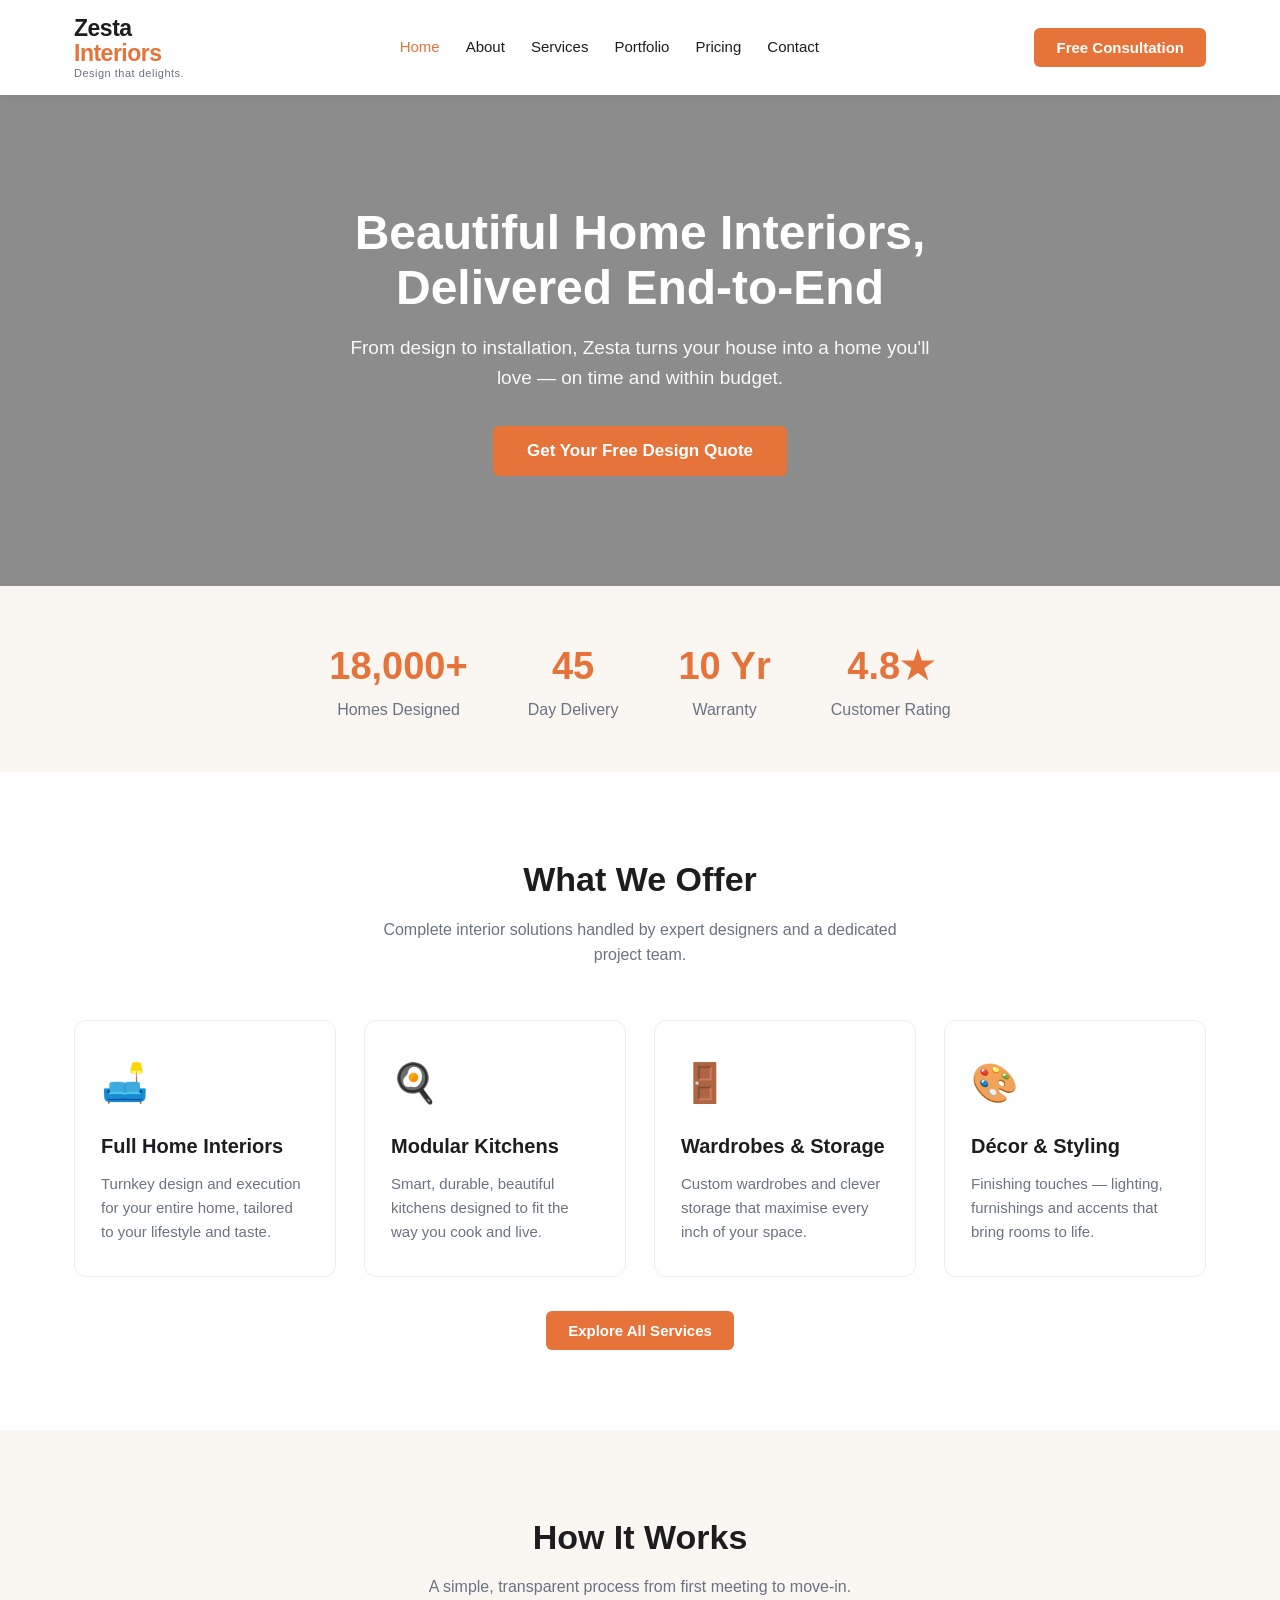
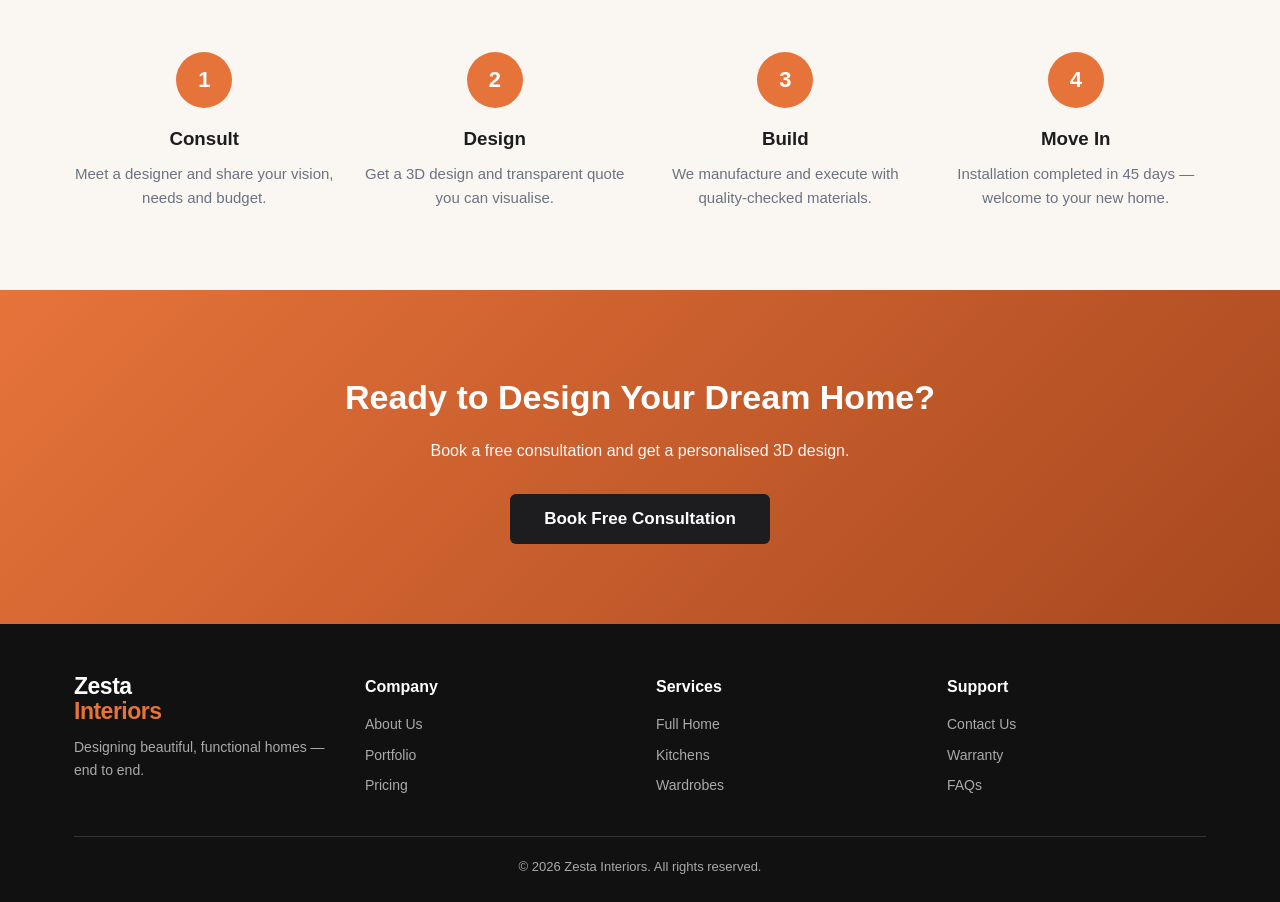
==== index.html @ 7b2ec2a2 "Add services link to navigation anAdd Services link to nav in index.htmld footer" ====
<!DOCTYPE html>
<html lang="en">
<head>
<meta charset="UTF-8">
<meta name="viewport" content="width=device-width, initial-scale=1.0">
<title>Zesta Interiors — End-to-End Home Interior Design</title>
<link rel="stylesheet" href="style.css">
</head>
<body>
<header>
  <nav>
    <a href="index.html" class="logo">Zesta<span> Interiors</span><small>Design that delights.</small></a>
    <div class="nav-links">
      <a href="index.html" class="active">Home</a>
      <a href="about.html">About</a>
      <a href="services.html">Services</a>
      <a href="portfolio.html">Portfolio</a>
      <a href="pricing.html">Pricing</a>
      <a href="contact.html">Contact</a>
    </div>
    <a href="contact.html"><button class="btn">Free Consultation</button></a>
  </nav>
</header>
<section class="hero">
  <div class="container">
    <h1>Beautiful Home Interiors, Delivered End-to-End</h1>
    <p>From design to installation, Zesta turns your house into a home you'll love — on time and within budget.</p>
    <a href="contact.html"><button class="btn big">Get Your Free Design Quote</button></a>
  </div>
</section>
<div class="stats">
  <div class="stat"><h3>18,000+</h3><p>Homes Designed</p></div>
  <div class="stat"><h3>45</h3><p>Day Delivery</p></div>
  <div class="stat"><h3>10 Yr</h3><p>Warranty</p></div>
  <div class="stat"><h3>4.8★</h3><p>Customer Rating</p></div>
</div>
<section>
  <div class="container">
    <div class="section-title"><h2>What We Offer</h2><p>Complete interior solutions handled by expert designers and a dedicated project team.</p></div>
    <div class="grid">
      <div class="card"><div class="icon">🛋️</div><h3>Full Home Interiors</h3><p>Turnkey design and execution for your entire home, tailored to your lifestyle and taste.</p></div>
      <div class="card"><div class="icon">🍳</div><h3>Modular Kitchens</h3><p>Smart, durable, beautiful kitchens designed to fit the way you cook and live.</p></div>
      <div class="card"><div class="icon">🚪</div><h3>Wardrobes & Storage</h3><p>Custom wardrobes and clever storage that maximise every inch of your space.</p></div>
      <div class="card"><div class="icon">🎨</div><h3>Décor & Styling</h3><p>Finishing touches — lighting, furnishings and accents that bring rooms to life.</p></div>
    </div>
    <div style="text-align:center;margin-top:34px"><a href="services.html"><button class="btn">Explore All Services</button></a></div>
  </div>
</section>
<section class="rooms">
  <div class="container">
    <div class="section-title"><h2>How It Works</h2><p>A simple, transparent process from first meeting to move-in.</p></div>
    <div class="steps">
      <div class="step"><div class="num">1</div><h3>Consult</h3><p>Meet a designer and share your vision, needs and budget.</p></div>
      <div class="step"><div class="num">2</div><h3>Design</h3><p>Get a 3D design and transparent quote you can visualise.</p></div>
      <div class="step"><div class="num">3</div><h3>Build</h3><p>We manufacture and execute with quality-checked materials.</p></div>
      <div class="step"><div class="num">4</div><h3>Move In</h3><p>Installation completed in 45 days — welcome to your new home.</p></div>
    </div>
  </div>
</section>
<section class="cta">
  <div class="container">
    <h2>Ready to Design Your Dream Home?</h2>
    <p>Book a free consultation and get a personalised 3D design.</p>
    <a href="contact.html"><button class="btn big dark">Book Free Consultation</button></a>
  </div>
</section>
<footer>
  <div class="container">
    <div class="f-grid">
      <div><div class="logo" style="color:#fff">Zesta<span> Interiors</span></div><p style="margin-top:12px;font-size:14px">Designing beautiful, functional homes — end to end.</p></div>
      <div><h4>Company</h4><a href="about.html">About Us</a><a href="portfolio.html">Portfolio</a><a href="pricing.html">Pricing</a></div>
      <div><h4>Services</h4><a href="services.html">Full Home</a><a href="services.html">Kitchens</a><a href="services.html">Wardrobes</a></div>
      <div><h4>Support</h4><a href="contact.html">Contact Us</a><a href="#">Warranty</a><a href="#">FAQs</a></div>
    </div>
    <div class="copy">© 2026 Zesta Interiors. All rights reserved.</div>
  </div>
</footer>
</body>
</html>
---- style.css ----
:root{--brand:#e6733a;--dark:#1d1d1f;--gray:#6b7280;--bg:#faf7f3;--gold:#c9a24b;}
*{margin:0;padding:0;box-sizing:border-box;font-family:'Segoe UI',Helvetica,Arial,sans-serif;}
body{color:var(--dark);background:#fff;line-height:1.6;}
a{text-decoration:none;color:inherit;}
.container{max-width:1180px;margin:0 auto;padding:0 24px;}
.narrow{max-width:820px;}
header{position:sticky;top:0;background:#fff;box-shadow:0 2px 12px rgba(0,0,0,.06);z-index:100;}
nav{display:flex;align-items:center;justify-content:space-between;padding:16px 24px;max-width:1180px;margin:0 auto;}
.logo{font-size:23px;font-weight:800;letter-spacing:-.5px;display:flex;flex-direction:column;line-height:1.1;}
.logo span{color:var(--brand);}
.logo small{font-size:11px;font-weight:500;color:var(--gray);letter-spacing:.5px;}
.nav-links{display:flex;gap:26px;font-weight:500;font-size:15px;}
.nav-links a:hover,.nav-links a.active{color:var(--brand);}
.btn{background:var(--brand);color:#fff;padding:11px 22px;border-radius:6px;font-weight:600;border:none;cursor:pointer;font-size:15px;transition:.2s;}
.btn:hover{background:#cf5f2a;}
.btn.big{padding:15px 34px;font-size:17px;}
.btn.dark{background:var(--dark);}.btn.dark:hover{background:#000;}
.btn.full{width:100%;margin-top:14px;}
.hero{background:linear-gradient(rgba(0,0,0,.45),rgba(0,0,0,.45)),url('https://images.unsplash.com/photo-1616486338812-3dadae4b4ace?auto=format&fit=crop&w=1600&q=80') center/cover;color:#fff;padding:110px 0;text-align:center;}
.hero h1{font-size:48px;font-weight:800;max-width:760px;margin:0 auto 18px;line-height:1.15;}
.hero p{font-size:19px;max-width:600px;margin:0 auto 32px;opacity:.95;}
.page-hero{background:var(--bg);text-align:center;padding:70px 0;}
.page-hero h1{font-size:40px;font-weight:800;margin-bottom:10px;}
.page-hero p{color:var(--gray);font-size:18px;}
.stats{display:flex;justify-content:center;gap:60px;flex-wrap:wrap;padding:50px 0;background:var(--bg);text-align:center;}
.stat h3{font-size:38px;color:var(--brand);font-weight:800;}
.stat p{color:var(--gray);font-weight:500;}
section{padding:80px 0;}
.section-title{text-align:center;margin-bottom:52px;}
.section-title h2{font-size:34px;font-weight:800;margin-bottom:10px;}
.section-title p{color:var(--gray);max-width:560px;margin:0 auto;}
.lead{font-size:18px;color:#333;margin-bottom:20px;}
.grid{display:grid;grid-template-columns:repeat(auto-fit,minmax(260px,1fr));gap:28px;}
.card{border:1px solid #eee;border-radius:12px;padding:32px 26px;transition:.25s;background:#fff;}
.card:hover{box-shadow:0 12px 30px rgba(0,0,0,.09);transform:translateY(-4px);}
.card .icon{font-size:38px;margin-bottom:16px;}
.card h3{font-size:20px;margin-bottom:10px;}
.card p{color:var(--gray);font-size:15px;}
.rooms{background:var(--bg);}
.room-grid{display:grid;grid-template-columns:repeat(auto-fit,minmax(280px,1fr));gap:22px;}
.room{position:relative;border-radius:12px;overflow:hidden;height:260px;cursor:pointer;}
.room img{width:100%;height:100%;object-fit:cover;transition:.4s;}
.room:hover img{transform:scale(1.08);}
.room span{position:absolute;bottom:0;left:0;right:0;background:linear-gradient(transparent,rgba(0,0,0,.8));color:#fff;padding:40px 20px 18px;font-size:19px;font-weight:600;}
.steps{display:grid;grid-template-columns:repeat(auto-fit,minmax(210px,1fr));gap:30px;text-align:center;}
.step .num{width:56px;height:56px;background:var(--brand);color:#fff;border-radius:50%;display:flex;align-items:center;justify-content:center;font-size:22px;font-weight:800;margin:0 auto 16px;}
.step h3{margin-bottom:8px;}
.step p{color:var(--gray);font-size:15px;}
.pricing .price-card{display:flex;flex-direction:column;position:relative;}
.price-card .price{font-size:26px;font-weight:800;color:var(--brand);margin:8px 0;}
.price-card .sub{color:var(--gray);font-size:14px;margin-bottom:16px;}
.price-card ul{list-style:none;margin-bottom:auto;}
.price-card li{padding:7px 0;border-bottom:1px solid #f0f0f0;font-size:15px;}
.price-card li:before{content:"\2713 ";color:var(--brand);font-weight:700;}
.price-card.featured{border:2px solid var(--brand);box-shadow:0 12px 30px rgba(230,115,58,.15);}
.badge{position:absolute;top:-13px;left:50%;transform:translateX(-50%);background:var(--brand);color:#fff;padding:4px 16px;border-radius:20px;font-size:12px;font-weight:700;}
.testimonials{background:var(--dark);color:#fff;}
.testimonials .section-title h2{color:#fff;}
.t-grid{display:grid;grid-template-columns:repeat(auto-fit,minmax(280px,1fr));gap:26px;}
.t-card{background:#2a2a2d;border-radius:12px;padding:30px;}
.t-card .stars{color:var(--gold);margin-bottom:12px;}
.t-card p{font-style:italic;opacity:.9;margin-bottom:18px;}
.t-card .name{font-weight:700;}
.t-card .role{color:var(--gray);font-size:14px;}
.cta{background:linear-gradient(135deg,var(--brand),#a8481f);color:#fff;text-align:center;}
.cta h2{font-size:34px;margin-bottom:14px;}
.cta p{margin-bottom:30px;opacity:.95;}
.form{max-width:520px;margin:0 auto;display:grid;gap:14px;}
.form input,.form select,.form textarea{padding:14px;border-radius:8px;border:none;font-size:15px;font-family:inherit;}
.form button{background:var(--dark);color:#fff;padding:15px;border-radius:8px;border:none;font-weight:700;font-size:16px;cursor:pointer;}
.form button:hover{background:#000;}
.contact-info{display:flex;justify-content:center;gap:36px;flex-wrap:wrap;margin-top:34px;font-size:15px;}
footer{background:#111;color:#aaa;padding:50px 0 24px;}
.f-grid{display:grid;grid-template-columns:repeat(auto-fit,minmax(180px,1fr));gap:32px;margin-bottom:32px;}
footer h4{color:#fff;margin-bottom:14px;}
footer a{display:block;margin-bottom:8px;font-size:14px;}
footer a:hover{color:var(--brand);}
.copy{border-top:1px solid #333;padding-top:20px;text-align:center;font-size:13px;}
@media(max-width:768px){.nav-links{display:none;}.hero h1{font-size:34px;}.stats{gap:34px;}}
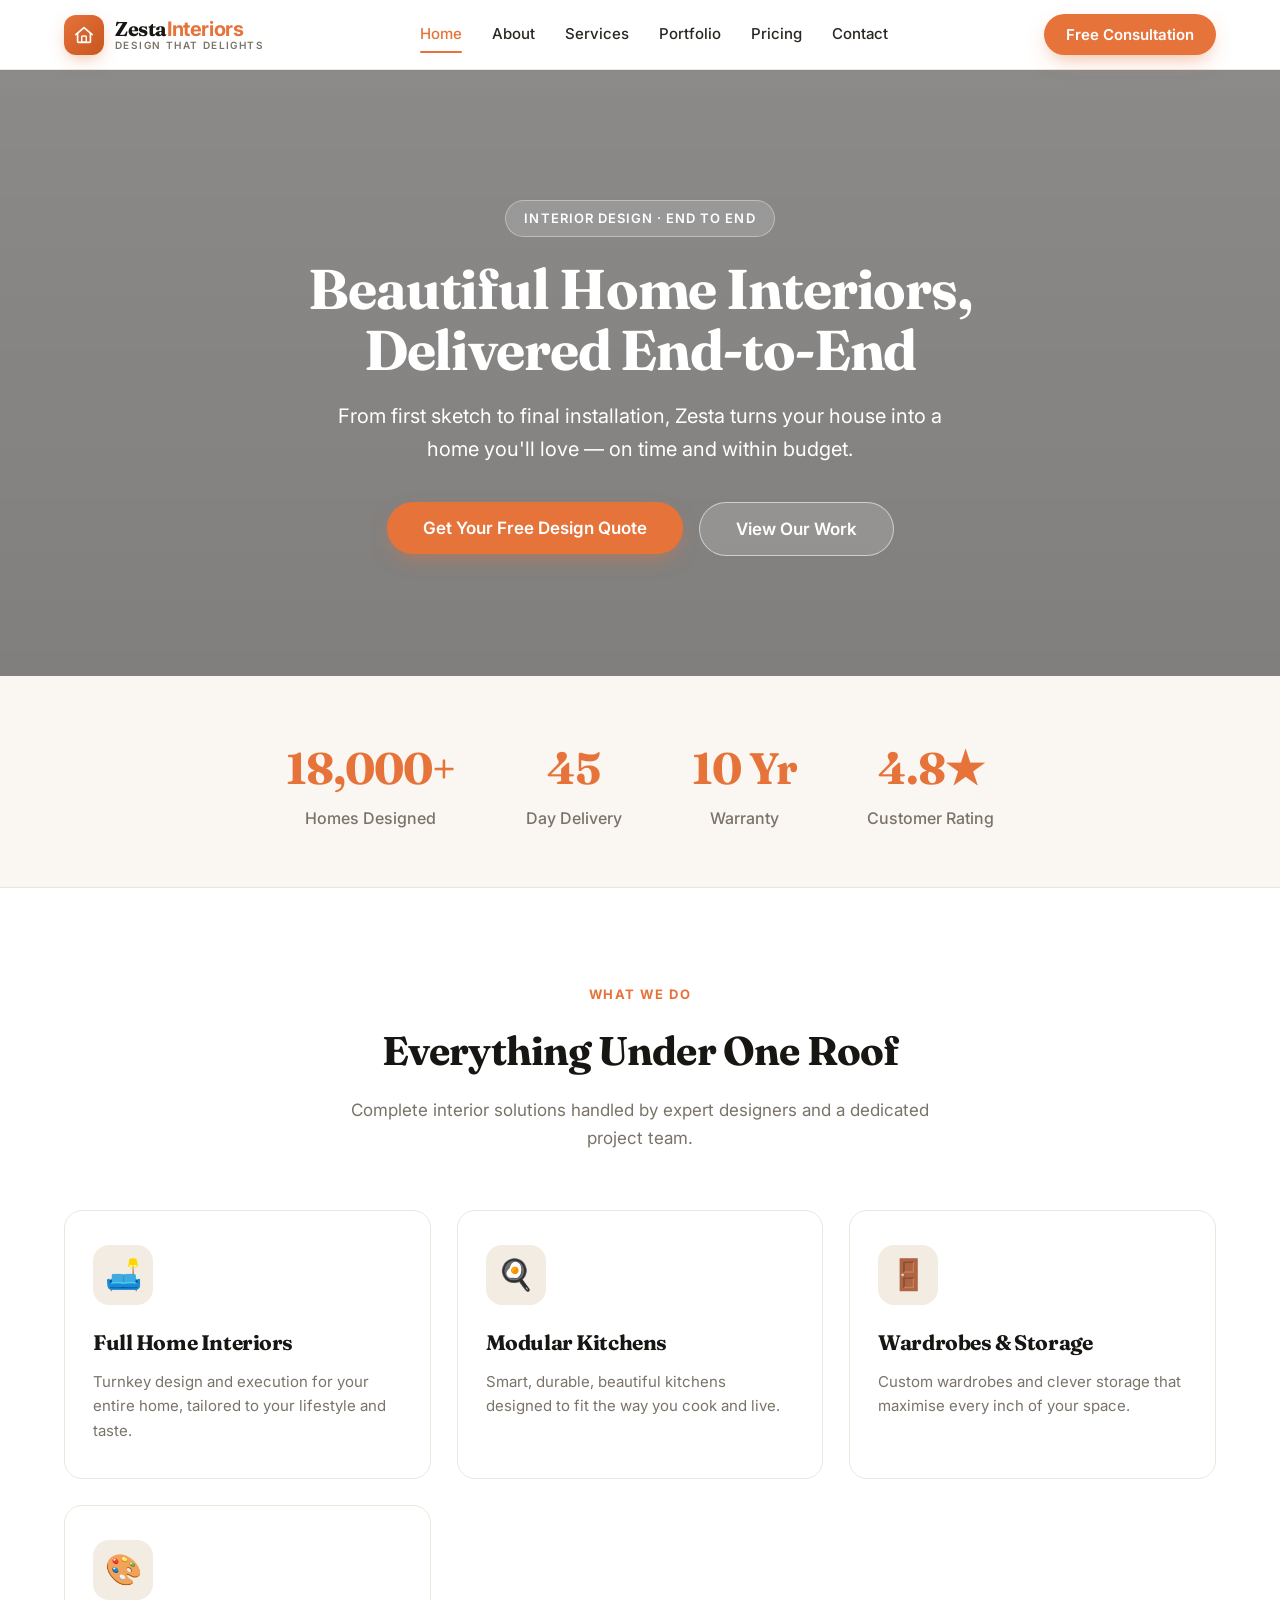
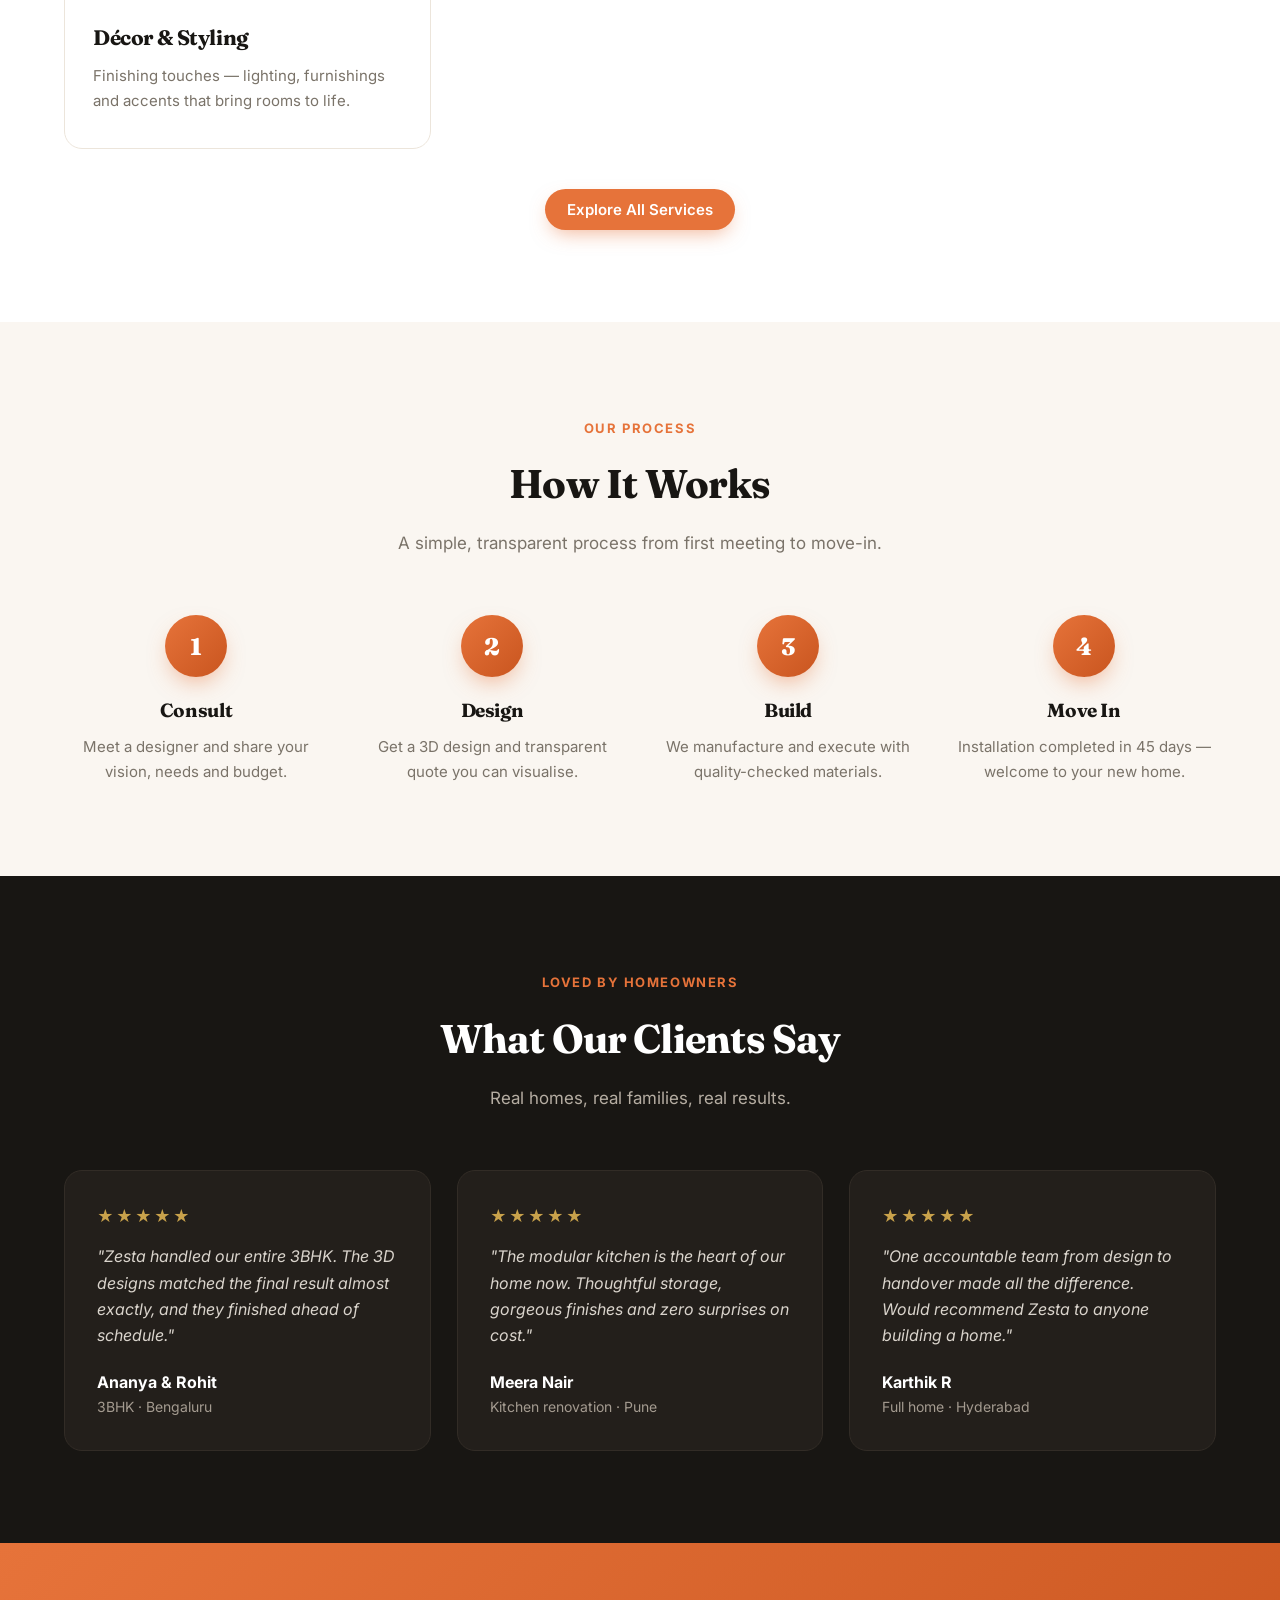
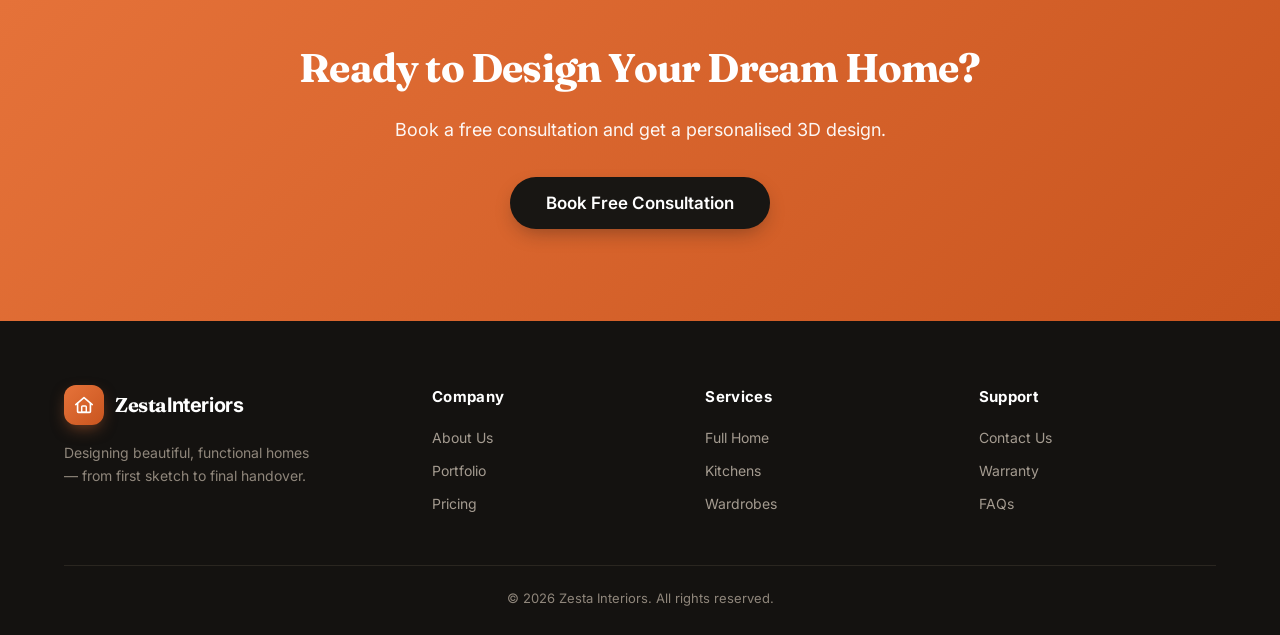
==== commit d899f162: "Add SVG logo mark and modern UI to homepage Updated the logo and section titles for consistency and " ====
--- a/index.html
+++ b/index.html
@@ -9,7 +9,7 @@
 <body>
 <header>
   <nav>
-    <a href="index.html" class="logo">Zesta<span> Interiors</span><small>Design that delights.</small></a>
+    <a href="index.html" class="logo"><span class="mark"><svg viewBox="0 0 24 24" fill="none" xmlns="http://www.w3.org/2000/svg"><path d="M3 11.5 12 4l9 7.5" stroke="#fff" stroke-width="1.8" stroke-linecap="round" stroke-linejoin="round"/><path d="M5 10.2V19a1 1 0 0 0 1 1h12a1 1 0 0 0 1-1v-8.8" stroke="#fff" stroke-width="1.8" stroke-linecap="round" stroke-linejoin="round"/><rect x="9.5" y="13" width="5" height="7" rx="1" stroke="#fff" stroke-width="1.6"/></svg></span><span class="txt"><b>Zesta<span>Interiors</span></b><small>Design that delights</small></span></a>
     <div class="nav-links">
       <a href="index.html" class="active">Home</a>
       <a href="about.html">About</a>
@@ -23,9 +23,13 @@
 </header>
 <section class="hero">
   <div class="container">
+    <span class="eyebrow">Interior design · end to end</span>
     <h1>Beautiful Home Interiors, Delivered End-to-End</h1>
-    <p>From design to installation, Zesta turns your house into a home you'll love — on time and within budget.</p>
-    <a href="contact.html"><button class="btn big">Get Your Free Design Quote</button></a>
+    <p>From first sketch to final installation, Zesta turns your house into a home you'll love — on time and within budget.</p>
+    <div class="btn-row">
+      <a href="contact.html"><button class="btn big">Get Your Free Design Quote</button></a>
+      <a href="portfolio.html"><button class="btn big ghost">View Our Work</button></a>
+    </div>
   </div>
 </section>
 <div class="stats">
@@ -36,24 +40,34 @@
 </div>
 <section>
   <div class="container">
-    <div class="section-title"><h2>What We Offer</h2><p>Complete interior solutions handled by expert designers and a dedicated project team.</p></div>
+    <div class="section-title"><span class="eyebrow">What we do</span><h2>Everything Under One Roof</h2><p>Complete interior solutions handled by expert designers and a dedicated project team.</p></div>
     <div class="grid">
       <div class="card"><div class="icon">🛋️</div><h3>Full Home Interiors</h3><p>Turnkey design and execution for your entire home, tailored to your lifestyle and taste.</p></div>
       <div class="card"><div class="icon">🍳</div><h3>Modular Kitchens</h3><p>Smart, durable, beautiful kitchens designed to fit the way you cook and live.</p></div>
       <div class="card"><div class="icon">🚪</div><h3>Wardrobes & Storage</h3><p>Custom wardrobes and clever storage that maximise every inch of your space.</p></div>
       <div class="card"><div class="icon">🎨</div><h3>Décor & Styling</h3><p>Finishing touches — lighting, furnishings and accents that bring rooms to life.</p></div>
     </div>
-    <div style="text-align:center;margin-top:34px"><a href="services.html"><button class="btn">Explore All Services</button></a></div>
+    <div style="text-align:center;margin-top:40px"><a href="services.html"><button class="btn">Explore All Services</button></a></div>
   </div>
 </section>
 <section class="rooms">
   <div class="container">
-    <div class="section-title"><h2>How It Works</h2><p>A simple, transparent process from first meeting to move-in.</p></div>
+    <div class="section-title"><span class="eyebrow">Our process</span><h2>How It Works</h2><p>A simple, transparent process from first meeting to move-in.</p></div>
     <div class="steps">
       <div class="step"><div class="num">1</div><h3>Consult</h3><p>Meet a designer and share your vision, needs and budget.</p></div>
       <div class="step"><div class="num">2</div><h3>Design</h3><p>Get a 3D design and transparent quote you can visualise.</p></div>
       <div class="step"><div class="num">3</div><h3>Build</h3><p>We manufacture and execute with quality-checked materials.</p></div>
       <div class="step"><div class="num">4</div><h3>Move In</h3><p>Installation completed in 45 days — welcome to your new home.</p></div>
+    </div>
+  </div>
+</section>
+<section class="testimonials">
+  <div class="container">
+    <div class="section-title"><span class="eyebrow">Loved by homeowners</span><h2>What Our Clients Say</h2><p>Real homes, real families, real results.</p></div>
+    <div class="t-grid">
+      <div class="t-card"><div class="stars">★★★★★</div><p>"Zesta handled our entire 3BHK. The 3D designs matched the final result almost exactly, and they finished ahead of schedule."</p><div class="name">Ananya & Rohit</div><div class="role">3BHK · Bengaluru</div></div>
+      <div class="t-card"><div class="stars">★★★★★</div><p>"The modular kitchen is the heart of our home now. Thoughtful storage, gorgeous finishes and zero surprises on cost."</p><div class="name">Meera Nair</div><div class="role">Kitchen renovation · Pune</div></div>
+      <div class="t-card"><div class="stars">★★★★★</div><p>"One accountable team from design to handover made all the difference. Would recommend Zesta to anyone building a home."</p><div class="name">Karthik R</div><div class="role">Full home · Hyderabad</div></div>
     </div>
   </div>
 </section>
@@ -67,7 +81,7 @@
 <footer>
   <div class="container">
     <div class="f-grid">
-      <div><div class="logo" style="color:#fff">Zesta<span> Interiors</span></div><p style="margin-top:12px;font-size:14px">Designing beautiful, functional homes — end to end.</p></div>
+      <div><div class="logo"><span class="mark"><svg viewBox="0 0 24 24" fill="none" xmlns="http://www.w3.org/2000/svg"><path d="M3 11.5 12 4l9 7.5" stroke="#fff" stroke-width="1.8" stroke-linecap="round" stroke-linejoin="round"/><path d="M5 10.2V19a1 1 0 0 0 1 1h12a1 1 0 0 0 1-1v-8.8" stroke="#fff" stroke-width="1.8" stroke-linecap="round" stroke-linejoin="round"/><rect x="9.5" y="13" width="5" height="7" rx="1" stroke="#fff" stroke-width="1.6"/></svg></span><span class="txt"><b>Zesta<span>Interiors</span></b></span></div><p class="fabout">Designing beautiful, functional homes — from first sketch to final handover.</p></div>
       <div><h4>Company</h4><a href="about.html">About Us</a><a href="portfolio.html">Portfolio</a><a href="pricing.html">Pricing</a></div>
       <div><h4>Services</h4><a href="services.html">Full Home</a><a href="services.html">Kitchens</a><a href="services.html">Wardrobes</a></div>
       <div><h4>Support</h4><a href="contact.html">Contact Us</a><a href="#">Warranty</a><a href="#">FAQs</a></div>
--- a/style.css
+++ b/style.css
@@ -1,79 +1,138 @@
-:root{--brand:#e6733a;--dark:#1d1d1f;--gray:#6b7280;--bg:#faf7f3;--gold:#c9a24b;}
-*{margin:0;padding:0;box-sizing:border-box;font-family:'Segoe UI',Helvetica,Arial,sans-serif;}
-body{color:var(--dark);background:#fff;line-height:1.6;}
+@import url('https://fonts.googleapis.com/css2?family=Fraunces:opsz,wght@9..144,600;9..144,700&family=Inter:wght@400;500;600;700;800&display=swap');
+:root{
+  --brand:#e6733a;--brand-2:#f0954a;--brand-dark:#c9551f;
+  --dark:#181613;--ink:#2a2622;--gray:#7a7369;
+  --bg:#faf6f1;--soft:#f3ece3;--gold:#c9a24b;--line:#ece5db;
+  --shadow-sm:0 2px 8px rgba(24,22,19,.05);
+  --shadow:0 18px 46px -12px rgba(24,22,19,.14);
+  --radius:18px;
+}
+*{margin:0;padding:0;box-sizing:border-box;font-family:'Inter',-apple-system,'Segoe UI',Helvetica,Arial,sans-serif;}
+html{scroll-behavior:smooth;}
+body{color:var(--ink);background:#fff;line-height:1.65;-webkit-font-smoothing:antialiased;}
 a{text-decoration:none;color:inherit;}
-.container{max-width:1180px;margin:0 auto;padding:0 24px;}
+h1,h2,h3{font-family:'Fraunces','Georgia',serif;font-weight:700;letter-spacing:-.02em;color:var(--dark);}
+.container{max-width:1200px;margin:0 auto;padding:0 24px;}
 .narrow{max-width:820px;}
-header{position:sticky;top:0;background:#fff;box-shadow:0 2px 12px rgba(0,0,0,.06);z-index:100;}
-nav{display:flex;align-items:center;justify-content:space-between;padding:16px 24px;max-width:1180px;margin:0 auto;}
-.logo{font-size:23px;font-weight:800;letter-spacing:-.5px;display:flex;flex-direction:column;line-height:1.1;}
-.logo span{color:var(--brand);}
-.logo small{font-size:11px;font-weight:500;color:var(--gray);letter-spacing:.5px;}
-.nav-links{display:flex;gap:26px;font-weight:500;font-size:15px;}
+
+/* ---------- HEADER ---------- */
+header{position:sticky;top:0;background:rgba(255,255,255,.78);backdrop-filter:saturate(180%) blur(16px);-webkit-backdrop-filter:saturate(180%) blur(16px);border-bottom:1px solid var(--line);z-index:100;}
+nav{display:flex;align-items:center;justify-content:space-between;padding:14px 24px;max-width:1200px;margin:0 auto;}
+.logo{display:flex;align-items:center;gap:11px;}
+.logo .mark{width:40px;height:40px;flex:none;border-radius:12px;background:linear-gradient(135deg,var(--brand),var(--brand-dark));display:flex;align-items:center;justify-content:center;box-shadow:0 6px 16px -4px rgba(230,115,58,.5);}
+.logo .mark svg{width:22px;height:22px;}
+.logo .txt{display:flex;flex-direction:column;line-height:1.05;}
+.logo .txt b{font-family:'Fraunces',serif;font-size:20px;font-weight:700;letter-spacing:-.02em;color:var(--dark);}
+.logo .txt b span{color:var(--brand);}
+.logo .txt small{font-size:10px;font-weight:600;color:var(--gray);letter-spacing:.14em;text-transform:uppercase;}
+.nav-links{display:flex;gap:30px;font-weight:500;font-size:15px;align-items:center;}
+.nav-links a{position:relative;padding:4px 0;color:var(--ink);transition:color .2s;}
+.nav-links a:after{content:"";position:absolute;left:0;bottom:-2px;height:2px;width:0;background:var(--brand);border-radius:2px;transition:width .25s ease;}
 .nav-links a:hover,.nav-links a.active{color:var(--brand);}
-.btn{background:var(--brand);color:#fff;padding:11px 22px;border-radius:6px;font-weight:600;border:none;cursor:pointer;font-size:15px;transition:.2s;}
-.btn:hover{background:#cf5f2a;}
-.btn.big{padding:15px 34px;font-size:17px;}
-.btn.dark{background:var(--dark);}.btn.dark:hover{background:#000;}
+.nav-links a:hover:after,.nav-links a.active:after{width:100%;}
+.btn{background:var(--brand);color:#fff;padding:11px 22px;border-radius:999px;font-weight:600;border:none;cursor:pointer;font-size:15px;transition:transform .18s ease,box-shadow .18s ease,background .2s;box-shadow:0 8px 20px -6px rgba(230,115,58,.55);display:inline-block;}
+.btn:hover{background:var(--brand-dark);transform:translateY(-2px);box-shadow:0 12px 26px -6px rgba(230,115,58,.6);}
+.btn.big{padding:16px 36px;font-size:17px;}
+.btn.dark{background:var(--dark);box-shadow:0 8px 20px -6px rgba(24,22,19,.4);}.btn.dark:hover{background:#000;}
+.btn.ghost{background:rgba(255,255,255,.14);border:1.5px solid rgba(255,255,255,.55);box-shadow:none;color:#fff;}
+.btn.ghost:hover{background:rgba(255,255,255,.24);}
 .btn.full{width:100%;margin-top:14px;}
-.hero{background:linear-gradient(rgba(0,0,0,.45),rgba(0,0,0,.45)),url('https://images.unsplash.com/photo-1616486338812-3dadae4b4ace?auto=format&fit=crop&w=1600&q=80') center/cover;color:#fff;padding:110px 0;text-align:center;}
-.hero h1{font-size:48px;font-weight:800;max-width:760px;margin:0 auto 18px;line-height:1.15;}
-.hero p{font-size:19px;max-width:600px;margin:0 auto 32px;opacity:.95;}
-.page-hero{background:var(--bg);text-align:center;padding:70px 0;}
-.page-hero h1{font-size:40px;font-weight:800;margin-bottom:10px;}
-.page-hero p{color:var(--gray);font-size:18px;}
-.stats{display:flex;justify-content:center;gap:60px;flex-wrap:wrap;padding:50px 0;background:var(--bg);text-align:center;}
-.stat h3{font-size:38px;color:var(--brand);font-weight:800;}
+
+/* ---------- HERO ---------- */
+.hero{position:relative;background:linear-gradient(rgba(24,22,19,.5),rgba(24,22,19,.55)),url('https://images.unsplash.com/photo-1616486338812-3dadae4b4ace?auto=format&fit=crop&w=1600&q=80') center/cover;color:#fff;padding:130px 0 120px;text-align:center;}
+.hero .eyebrow{display:inline-block;background:rgba(255,255,255,.15);border:1px solid rgba(255,255,255,.35);padding:7px 18px;border-radius:999px;font-size:13px;font-weight:600;letter-spacing:.08em;text-transform:uppercase;margin-bottom:22px;backdrop-filter:blur(4px);}
+.hero h1{font-size:56px;color:#fff;max-width:820px;margin:0 auto 20px;line-height:1.08;}
+.hero p{font-size:20px;max-width:620px;margin:0 auto 36px;opacity:.94;font-weight:400;}
+.hero .btn-row{display:flex;gap:16px;justify-content:center;flex-wrap:wrap;}
+.page-hero{background:var(--bg);text-align:center;padding:82px 0 74px;border-bottom:1px solid var(--line);}
+.page-hero .eyebrow{display:inline-block;color:var(--brand);font-size:13px;font-weight:700;letter-spacing:.12em;text-transform:uppercase;margin-bottom:14px;}
+.page-hero h1{font-size:46px;margin-bottom:12px;}
+.page-hero p{color:var(--gray);font-size:19px;max-width:600px;margin:0 auto;}
+
+/* ---------- STATS ---------- */
+.stats{display:flex;justify-content:center;gap:70px;flex-wrap:wrap;padding:56px 0;background:var(--bg);text-align:center;border-bottom:1px solid var(--line);}
+.stat h3{font-family:'Fraunces',serif;font-size:44px;color:var(--brand);font-weight:700;}
 .stat p{color:var(--gray);font-weight:500;}
-section{padding:80px 0;}
-.section-title{text-align:center;margin-bottom:52px;}
-.section-title h2{font-size:34px;font-weight:800;margin-bottom:10px;}
-.section-title p{color:var(--gray);max-width:560px;margin:0 auto;}
-.lead{font-size:18px;color:#333;margin-bottom:20px;}
-.grid{display:grid;grid-template-columns:repeat(auto-fit,minmax(260px,1fr));gap:28px;}
-.card{border:1px solid #eee;border-radius:12px;padding:32px 26px;transition:.25s;background:#fff;}
-.card:hover{box-shadow:0 12px 30px rgba(0,0,0,.09);transform:translateY(-4px);}
-.card .icon{font-size:38px;margin-bottom:16px;}
-.card h3{font-size:20px;margin-bottom:10px;}
+
+section{padding:92px 0;}
+.section-title{text-align:center;margin-bottom:58px;}
+.section-title .eyebrow{display:inline-block;color:var(--brand);font-size:13px;font-weight:700;letter-spacing:.12em;text-transform:uppercase;margin-bottom:12px;}
+.section-title h2{font-size:40px;margin-bottom:12px;}
+.section-title p{color:var(--gray);max-width:580px;margin:0 auto;font-size:17px;}
+.lead{font-size:18px;color:#4a453f;margin-bottom:20px;}
+
+/* ---------- CARDS ---------- */
+.grid{display:grid;grid-template-columns:repeat(auto-fit,minmax(270px,1fr));gap:26px;}
+.card{border:1px solid var(--line);border-radius:var(--radius);padding:34px 28px;transition:transform .28s ease,box-shadow .28s ease,border-color .28s;background:#fff;position:relative;overflow:hidden;}
+.card:hover{box-shadow:var(--shadow);transform:translateY(-6px);border-color:transparent;}
+.card .icon{width:60px;height:60px;border-radius:16px;background:var(--soft);display:flex;align-items:center;justify-content:center;font-size:30px;margin-bottom:20px;transition:.28s;}
+.card:hover .icon{background:linear-gradient(135deg,var(--brand),var(--brand-2));transform:scale(1.05);}
+.card h3{font-size:21px;margin-bottom:10px;}
 .card p{color:var(--gray);font-size:15px;}
+
+/* ---------- ROOMS ---------- */
 .rooms{background:var(--bg);}
 .room-grid{display:grid;grid-template-columns:repeat(auto-fit,minmax(280px,1fr));gap:22px;}
-.room{position:relative;border-radius:12px;overflow:hidden;height:260px;cursor:pointer;}
-.room img{width:100%;height:100%;object-fit:cover;transition:.4s;}
-.room:hover img{transform:scale(1.08);}
-.room span{position:absolute;bottom:0;left:0;right:0;background:linear-gradient(transparent,rgba(0,0,0,.8));color:#fff;padding:40px 20px 18px;font-size:19px;font-weight:600;}
-.steps{display:grid;grid-template-columns:repeat(auto-fit,minmax(210px,1fr));gap:30px;text-align:center;}
-.step .num{width:56px;height:56px;background:var(--brand);color:#fff;border-radius:50%;display:flex;align-items:center;justify-content:center;font-size:22px;font-weight:800;margin:0 auto 16px;}
-.step h3{margin-bottom:8px;}
+.room{position:relative;border-radius:var(--radius);overflow:hidden;height:270px;cursor:pointer;box-shadow:var(--shadow-sm);}
+.room img{width:100%;height:100%;object-fit:cover;transition:.5s ease;}
+.room:hover img{transform:scale(1.09);}
+.room span{position:absolute;bottom:0;left:0;right:0;background:linear-gradient(transparent,rgba(24,22,19,.85));color:#fff;padding:46px 22px 20px;font-size:20px;font-weight:600;font-family:'Fraunces',serif;}
+
+/* ---------- STEPS ---------- */
+.steps{display:grid;grid-template-columns:repeat(auto-fit,minmax(210px,1fr));gap:32px;text-align:center;}
+.step{position:relative;}
+.step .num{width:62px;height:62px;background:linear-gradient(135deg,var(--brand),var(--brand-dark));color:#fff;border-radius:50%;display:flex;align-items:center;justify-content:center;font-size:24px;font-weight:800;margin:0 auto 18px;box-shadow:0 10px 22px -6px rgba(230,115,58,.5);font-family:'Fraunces',serif;}
+.step h3{margin-bottom:8px;font-size:19px;}
 .step p{color:var(--gray);font-size:15px;}
+
+/* ---------- PRICING ---------- */
 .pricing .price-card{display:flex;flex-direction:column;position:relative;}
-.price-card .price{font-size:26px;font-weight:800;color:var(--brand);margin:8px 0;}
-.price-card .sub{color:var(--gray);font-size:14px;margin-bottom:16px;}
+.price-card .price{font-family:'Fraunces',serif;font-size:30px;font-weight:700;color:var(--brand);margin:10px 0;}
+.price-card .sub{color:var(--gray);font-size:14px;margin-bottom:18px;}
 .price-card ul{list-style:none;margin-bottom:auto;}
-.price-card li{padding:7px 0;border-bottom:1px solid #f0f0f0;font-size:15px;}
-.price-card li:before{content:"\2713 ";color:var(--brand);font-weight:700;}
-.price-card.featured{border:2px solid var(--brand);box-shadow:0 12px 30px rgba(230,115,58,.15);}
-.badge{position:absolute;top:-13px;left:50%;transform:translateX(-50%);background:var(--brand);color:#fff;padding:4px 16px;border-radius:20px;font-size:12px;font-weight:700;}
+.price-card li{padding:9px 0;border-bottom:1px solid var(--line);font-size:15px;}
+.price-card li:before{content:"\2713";color:#fff;background:var(--brand);font-weight:700;display:inline-flex;align-items:center;justify-content:center;width:18px;height:18px;border-radius:50%;font-size:11px;margin-right:9px;}
+.price-card.featured{border:2px solid var(--brand);box-shadow:0 20px 46px -12px rgba(230,115,58,.28);transform:scale(1.03);}
+.badge{position:absolute;top:-14px;left:50%;transform:translateX(-50%);background:linear-gradient(135deg,var(--brand),var(--brand-dark));color:#fff;padding:5px 18px;border-radius:999px;font-size:12px;font-weight:700;letter-spacing:.04em;box-shadow:0 6px 16px -4px rgba(230,115,58,.5);}
+
+/* ---------- TESTIMONIALS ---------- */
 .testimonials{background:var(--dark);color:#fff;}
 .testimonials .section-title h2{color:#fff;}
-.t-grid{display:grid;grid-template-columns:repeat(auto-fit,minmax(280px,1fr));gap:26px;}
-.t-card{background:#2a2a2d;border-radius:12px;padding:30px;}
-.t-card .stars{color:var(--gold);margin-bottom:12px;}
-.t-card p{font-style:italic;opacity:.9;margin-bottom:18px;}
+.testimonials .section-title p{color:#b5ada2;}
+.t-grid{display:grid;grid-template-columns:repeat(auto-fit,minmax(290px,1fr));gap:26px;}
+.t-card{background:#231f1b;border:1px solid #322c26;border-radius:var(--radius);padding:32px;transition:.28s;}
+.t-card:hover{transform:translateY(-4px);border-color:var(--brand);}
+.t-card .stars{color:var(--gold);margin-bottom:14px;letter-spacing:2px;}
+.t-card p{font-style:italic;opacity:.92;margin-bottom:20px;color:#eae4dc;}
 .t-card .name{font-weight:700;}
-.t-card .role{color:var(--gray);font-size:14px;}
-.cta{background:linear-gradient(135deg,var(--brand),#a8481f);color:#fff;text-align:center;}
-.cta h2{font-size:34px;margin-bottom:14px;}
-.cta p{margin-bottom:30px;opacity:.95;}
-.form{max-width:520px;margin:0 auto;display:grid;gap:14px;}
-.form input,.form select,.form textarea{padding:14px;border-radius:8px;border:none;font-size:15px;font-family:inherit;}
-.form button{background:var(--dark);color:#fff;padding:15px;border-radius:8px;border:none;font-weight:700;font-size:16px;cursor:pointer;}
-.form button:hover{background:#000;}
-.contact-info{display:flex;justify-content:center;gap:36px;flex-wrap:wrap;margin-top:34px;font-size:15px;}
-footer{background:#111;color:#aaa;padding:50px 0 24px;}
-.f-grid{display:grid;grid-template-columns:repeat(auto-fit,minmax(180px,1fr));gap:32px;margin-bottom:32px;}
-footer h4{color:#fff;margin-bottom:14px;}
-footer a{display:block;margin-bottom:8px;font-size:14px;}
-footer a:hover{color:var(--brand);}
-.copy{border-top:1px solid #333;padding-top:20px;text-align:center;font-size:13px;}
-@media(max-width:768px){.nav-links{display:none;}.hero h1{font-size:34px;}.stats{gap:34px;}}
+.t-card .role{color:#a49b90;font-size:14px;}
+
+/* ---------- CTA & FORM ---------- */
+.cta{background:linear-gradient(135deg,var(--brand),var(--brand-dark));color:#fff;text-align:center;position:relative;overflow:hidden;}
+.cta h2{font-size:40px;color:#fff;margin-bottom:14px;}
+.cta p{margin-bottom:32px;opacity:.95;font-size:18px;}
+.form{max-width:540px;margin:0 auto;display:grid;gap:14px;}
+.form input,.form select,.form textarea{padding:15px 16px;border-radius:12px;border:1px solid var(--line);font-size:15px;font-family:inherit;background:#fff;transition:.2s;}
+.form input:focus,.form select:focus,.form textarea:focus{outline:none;border-color:var(--brand);box-shadow:0 0 0 4px rgba(230,115,58,.12);}
+.form button{background:var(--dark);color:#fff;padding:16px;border-radius:12px;border:none;font-weight:700;font-size:16px;cursor:pointer;transition:.2s;}
+.form button:hover{background:#000;transform:translateY(-2px);}
+.contact-info{display:flex;justify-content:center;gap:40px;flex-wrap:wrap;margin-top:38px;font-size:15px;}
+
+/* ---------- FOOTER ---------- */
+footer{background:#141210;color:#a49b90;padding:64px 0 26px;}
+.f-grid{display:grid;grid-template-columns:1.4fr repeat(3,1fr);gap:36px;margin-bottom:40px;}
+footer .logo .txt b,footer .logo .txt b span{color:#fff;}
+footer .fabout{color:#8f867b;font-size:14px;margin-top:16px;max-width:260px;}
+footer h4{color:#fff;margin-bottom:16px;font-family:'Inter',sans-serif;font-size:15px;font-weight:700;letter-spacing:.02em;}
+footer a{display:block;margin-bottom:10px;font-size:14px;transition:.2s;}
+footer a:hover{color:var(--brand);padding-left:3px;}
+.copy{border-top:1px solid #2a2620;padding-top:22px;text-align:center;font-size:13px;color:#8f867b;}
+
+/* ---------- ANIMATION ---------- */
+@keyframes rise{from{opacity:0;transform:translateY(16px);}to{opacity:1;transform:translateY(0);}}
+.hero .eyebrow,.hero h1,.hero p,.hero .btn-row{animation:rise .7s ease both;}
+.hero h1{animation-delay:.08s;}.hero p{animation-delay:.16s;}.hero .btn-row{animation-delay:.24s;}
+
+/* ---------- RESPONSIVE ---------- */
+@media(max-width:860px){.f-grid{grid-template-columns:1fr 1fr;}}
+@media(max-width:768px){.nav-links{display:none;}.hero h1{font-size:38px;}.hero p{font-size:17px;}.page-hero h1{font-size:34px;}.section-title h2{font-size:30px;}.stats{gap:36px;}.cta h2{font-size:30px;}.price-card.featured{transform:none;}}
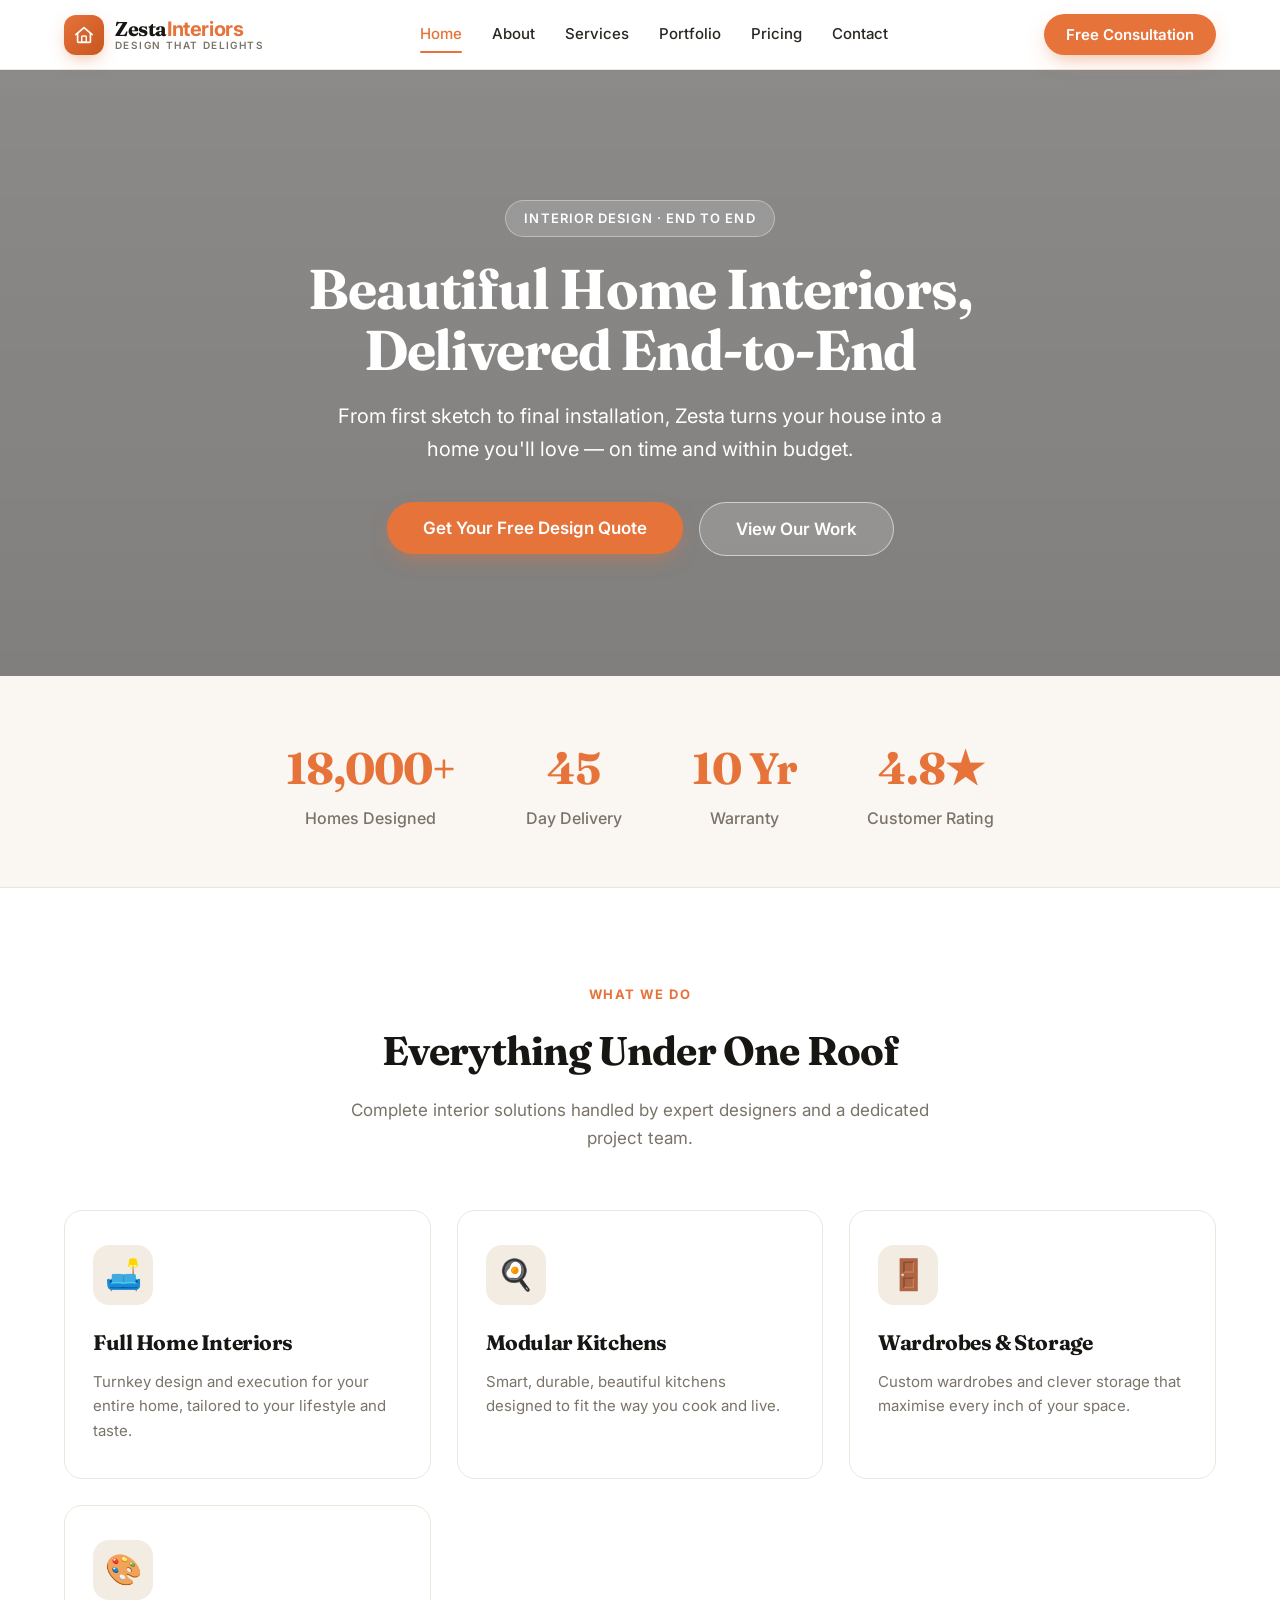
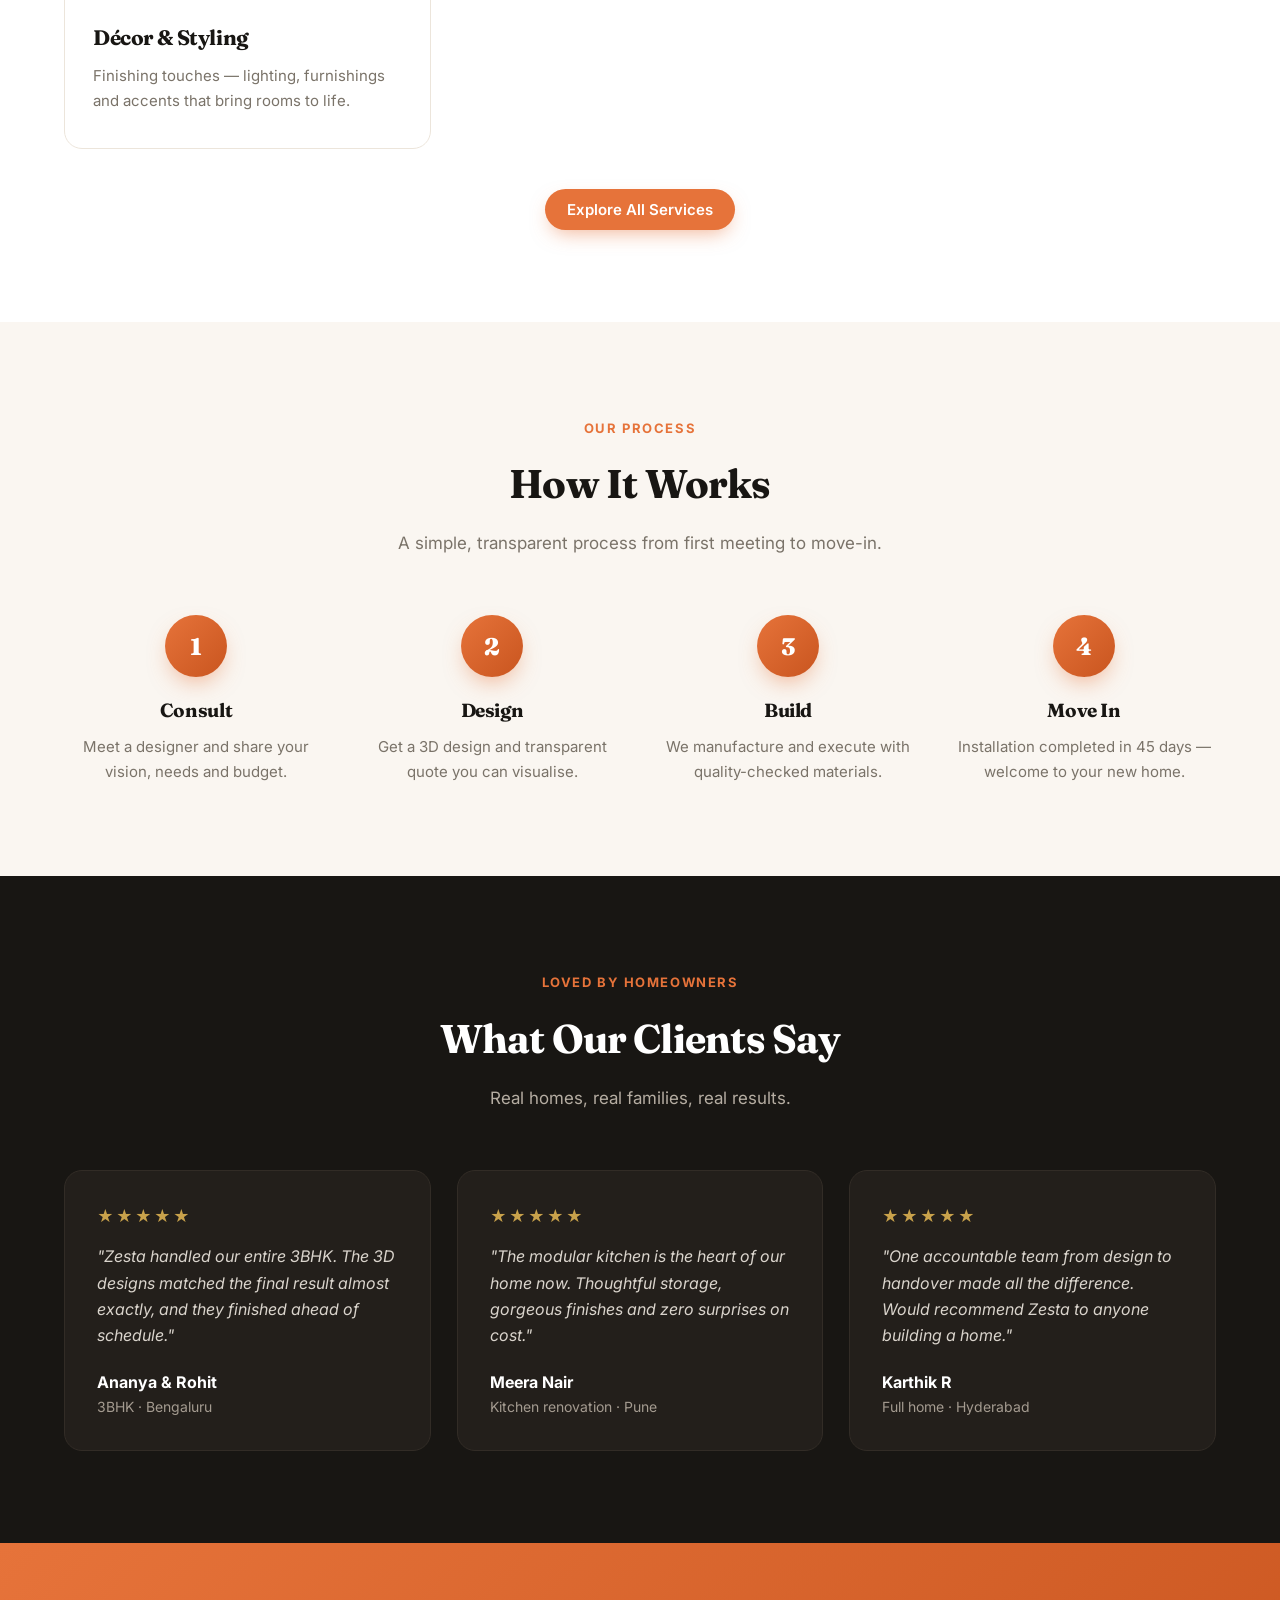
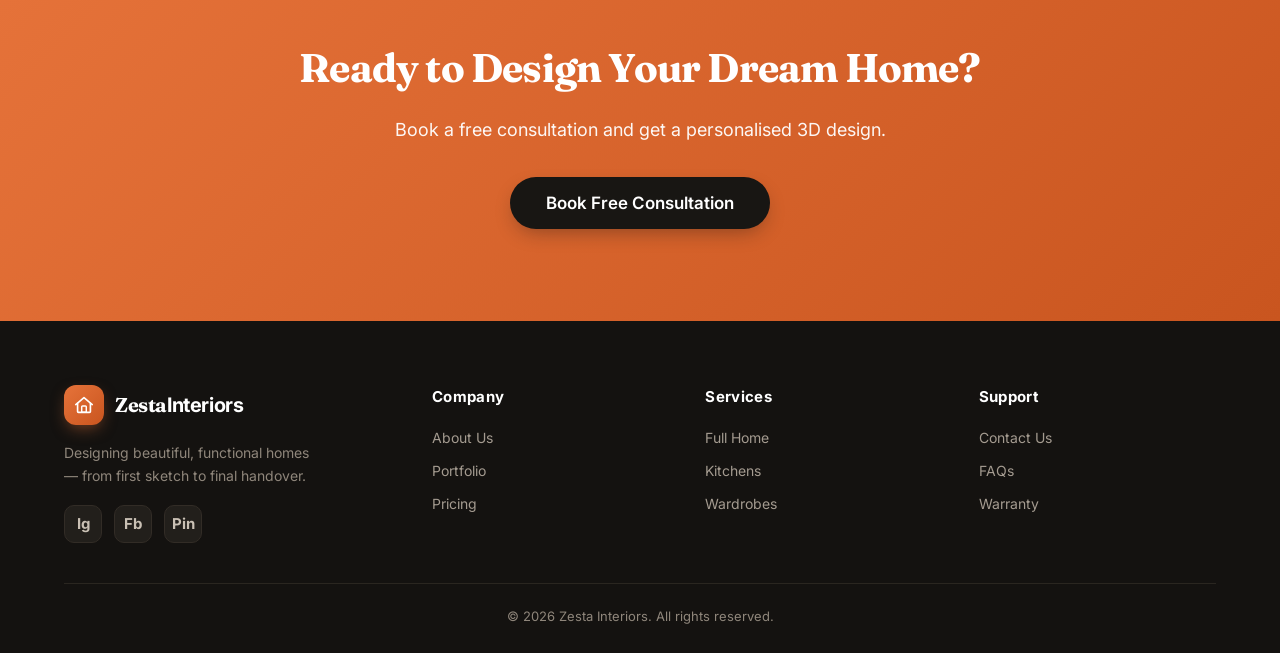
==== commit 25297f52: "Enhance navigation and footer structure Updated navigation and footer links for better accessibility" ====
--- a/index.html
+++ b/index.html
@@ -4,12 +4,15 @@
 <meta charset="UTF-8">
 <meta name="viewport" content="width=device-width, initial-scale=1.0">
 <title>Zesta Interiors — End-to-End Home Interior Design</title>
+<link rel="icon" type="image/svg+xml" href="favicon.svg">
 <link rel="stylesheet" href="style.css">
 </head>
 <body>
 <header>
   <nav>
     <a href="index.html" class="logo"><span class="mark"><svg viewBox="0 0 24 24" fill="none" xmlns="http://www.w3.org/2000/svg"><path d="M3 11.5 12 4l9 7.5" stroke="#fff" stroke-width="1.8" stroke-linecap="round" stroke-linejoin="round"/><path d="M5 10.2V19a1 1 0 0 0 1 1h12a1 1 0 0 0 1-1v-8.8" stroke="#fff" stroke-width="1.8" stroke-linecap="round" stroke-linejoin="round"/><rect x="9.5" y="13" width="5" height="7" rx="1" stroke="#fff" stroke-width="1.6"/></svg></span><span class="txt"><b>Zesta<span>Interiors</span></b><small>Design that delights</small></span></a>
+    <input type="checkbox" id="navtoggle" class="nav-toggle">
+    <label for="navtoggle" class="hamburger" aria-label="Menu"><span></span><span></span><span></span></label>
     <div class="nav-links">
       <a href="index.html" class="active">Home</a>
       <a href="about.html">About</a>
@@ -17,6 +20,7 @@
       <a href="portfolio.html">Portfolio</a>
       <a href="pricing.html">Pricing</a>
       <a href="contact.html">Contact</a>
+      <span class="mobile-cta"><a href="contact.html"><button class="btn">Free Consultation</button></a></span>
     </div>
     <a href="contact.html"><button class="btn">Free Consultation</button></a>
   </nav>
@@ -81,10 +85,10 @@
 <footer>
   <div class="container">
     <div class="f-grid">
-      <div><div class="logo"><span class="mark"><svg viewBox="0 0 24 24" fill="none" xmlns="http://www.w3.org/2000/svg"><path d="M3 11.5 12 4l9 7.5" stroke="#fff" stroke-width="1.8" stroke-linecap="round" stroke-linejoin="round"/><path d="M5 10.2V19a1 1 0 0 0 1 1h12a1 1 0 0 0 1-1v-8.8" stroke="#fff" stroke-width="1.8" stroke-linecap="round" stroke-linejoin="round"/><rect x="9.5" y="13" width="5" height="7" rx="1" stroke="#fff" stroke-width="1.6"/></svg></span><span class="txt"><b>Zesta<span>Interiors</span></b></span></div><p class="fabout">Designing beautiful, functional homes — from first sketch to final handover.</p></div>
+      <div><div class="logo"><span class="mark"><svg viewBox="0 0 24 24" fill="none" xmlns="http://www.w3.org/2000/svg"><path d="M3 11.5 12 4l9 7.5" stroke="#fff" stroke-width="1.8" stroke-linecap="round" stroke-linejoin="round"/><path d="M5 10.2V19a1 1 0 0 0 1 1h12a1 1 0 0 0 1-1v-8.8" stroke="#fff" stroke-width="1.8" stroke-linecap="round" stroke-linejoin="round"/><rect x="9.5" y="13" width="5" height="7" rx="1" stroke="#fff" stroke-width="1.6"/></svg></span><span class="txt"><b>Zesta<span>Interiors</span></b></span></div><p class="fabout">Designing beautiful, functional homes — from first sketch to final handover.</p><div class="social"><a href="#" aria-label="Instagram">Ig</a><a href="#" aria-label="Facebook">Fb</a><a href="#" aria-label="Pinterest">Pin</a></div></div>
       <div><h4>Company</h4><a href="about.html">About Us</a><a href="portfolio.html">Portfolio</a><a href="pricing.html">Pricing</a></div>
       <div><h4>Services</h4><a href="services.html">Full Home</a><a href="services.html">Kitchens</a><a href="services.html">Wardrobes</a></div>
-      <div><h4>Support</h4><a href="contact.html">Contact Us</a><a href="#">Warranty</a><a href="#">FAQs</a></div>
+      <div><h4>Support</h4><a href="contact.html">Contact Us</a><a href="contact.html#faqs">FAQs</a><a href="pricing.html">Warranty</a></div>
     </div>
     <div class="copy">© 2026 Zesta Interiors. All rights reserved.</div>
   </div>
--- a/style.css
+++ b/style.css
@@ -136,3 +136,50 @@
 /* ---------- RESPONSIVE ---------- */
 @media(max-width:860px){.f-grid{grid-template-columns:1fr 1fr;}}
 @media(max-width:768px){.nav-links{display:none;}.hero h1{font-size:38px;}.hero p{font-size:17px;}.page-hero h1{font-size:34px;}.section-title h2{font-size:30px;}.stats{gap:36px;}.cta h2{font-size:30px;}.price-card.featured{transform:none;}}
+
+
+/* ---------- CONTACT INFO CARDS ---------- */
+.contact-info{gap:16px;margin-top:40px;}
+.contact-info a,.contact-info>div{background:rgba(255,255,255,.14);border:1px solid rgba(255,255,255,.28);border-radius:14px;padding:16px 22px;color:#fff;backdrop-filter:blur(4px);transition:.2s;font-weight:500;}
+.contact-info a:hover{background:rgba(255,255,255,.24);transform:translateY(-2px);}
+.contact-note{color:rgba(255,255,255,.85);font-size:14px;margin-top:22px;}
+
+/* ---------- FAQ ---------- */
+.faq{max-width:820px;margin:0 auto;}
+.faq details{background:#fff;border:1px solid var(--line);border-radius:14px;padding:4px 24px;margin-bottom:14px;transition:box-shadow .2s;}
+.faq details[open]{box-shadow:var(--shadow-sm);border-color:#e0d6c8;}
+.faq summary{list-style:none;cursor:pointer;font-weight:600;font-size:17px;padding:18px 0;display:flex;justify-content:space-between;align-items:center;color:var(--dark);}
+.faq summary::-webkit-details-marker{display:none;}
+.faq summary:after{content:"+";font-size:26px;font-weight:400;color:var(--brand);line-height:1;transition:transform .25s;}
+.faq details[open] summary:after{transform:rotate(45deg);}
+.faq details p{color:var(--gray);font-size:15px;padding:0 0 20px;margin:0;}
+
+/* ---------- SOCIAL ---------- */
+.social{display:flex;gap:12px;margin-top:18px;}
+.social a{width:38px;height:38px;border-radius:10px;background:#221f1b;border:1px solid #322c26;display:flex;align-items:center;justify-content:center;color:#c9c0b4;font-size:15px;font-weight:700;margin:0;transition:.2s;}
+.social a:hover{background:var(--brand);color:#fff;border-color:var(--brand);padding-left:0;transform:translateY(-2px);}
+
+/* ---------- NAV RESPONSIVE FIX ---------- */
+@media(max-width:1024px){.nav-links{gap:20px;font-size:14px;}}
+@media(max-width:900px){nav .btn{display:none;}.nav-links{gap:16px;}}
+
+
+/* ---------- MOBILE MENU ---------- */
+.nav-toggle{display:none;}
+.hamburger{display:none;flex-direction:column;justify-content:center;gap:5px;width:44px;height:44px;cursor:pointer;border-radius:10px;transition:.2s;}
+.hamburger span{display:block;width:24px;height:2.5px;background:var(--dark);border-radius:2px;transition:.3s;margin:0 auto;}
+.nav-toggle:checked ~ .hamburger span:nth-child(1){transform:translateY(7.5px) rotate(45deg);}
+.nav-toggle:checked ~ .hamburger span:nth-child(2){opacity:0;}
+.nav-toggle:checked ~ .hamburger span:nth-child(3){transform:translateY(-7.5px) rotate(-45deg);}
+.mobile-cta{display:none;}
+@media(max-width:768px){
+  .hamburger{display:flex;}
+  nav{flex-wrap:wrap;}
+  nav > .btn{display:none;}
+  .nav-links{display:flex;flex-direction:column;align-items:flex-start;gap:0;width:100%;max-height:0;overflow:hidden;transition:max-height .35s ease;}
+  .nav-toggle:checked ~ .nav-links{max-height:420px;padding-top:8px;}
+  .nav-links a{width:100%;padding:14px 4px;border-bottom:1px solid var(--line);font-size:16px;}
+  .nav-links a:after{display:none;}
+  .nav-links .mobile-cta{display:block;width:100%;border:none;padding:16px 4px;}
+  .nav-links .mobile-cta .btn{width:100%;text-align:center;margin-top:6px;}
+}
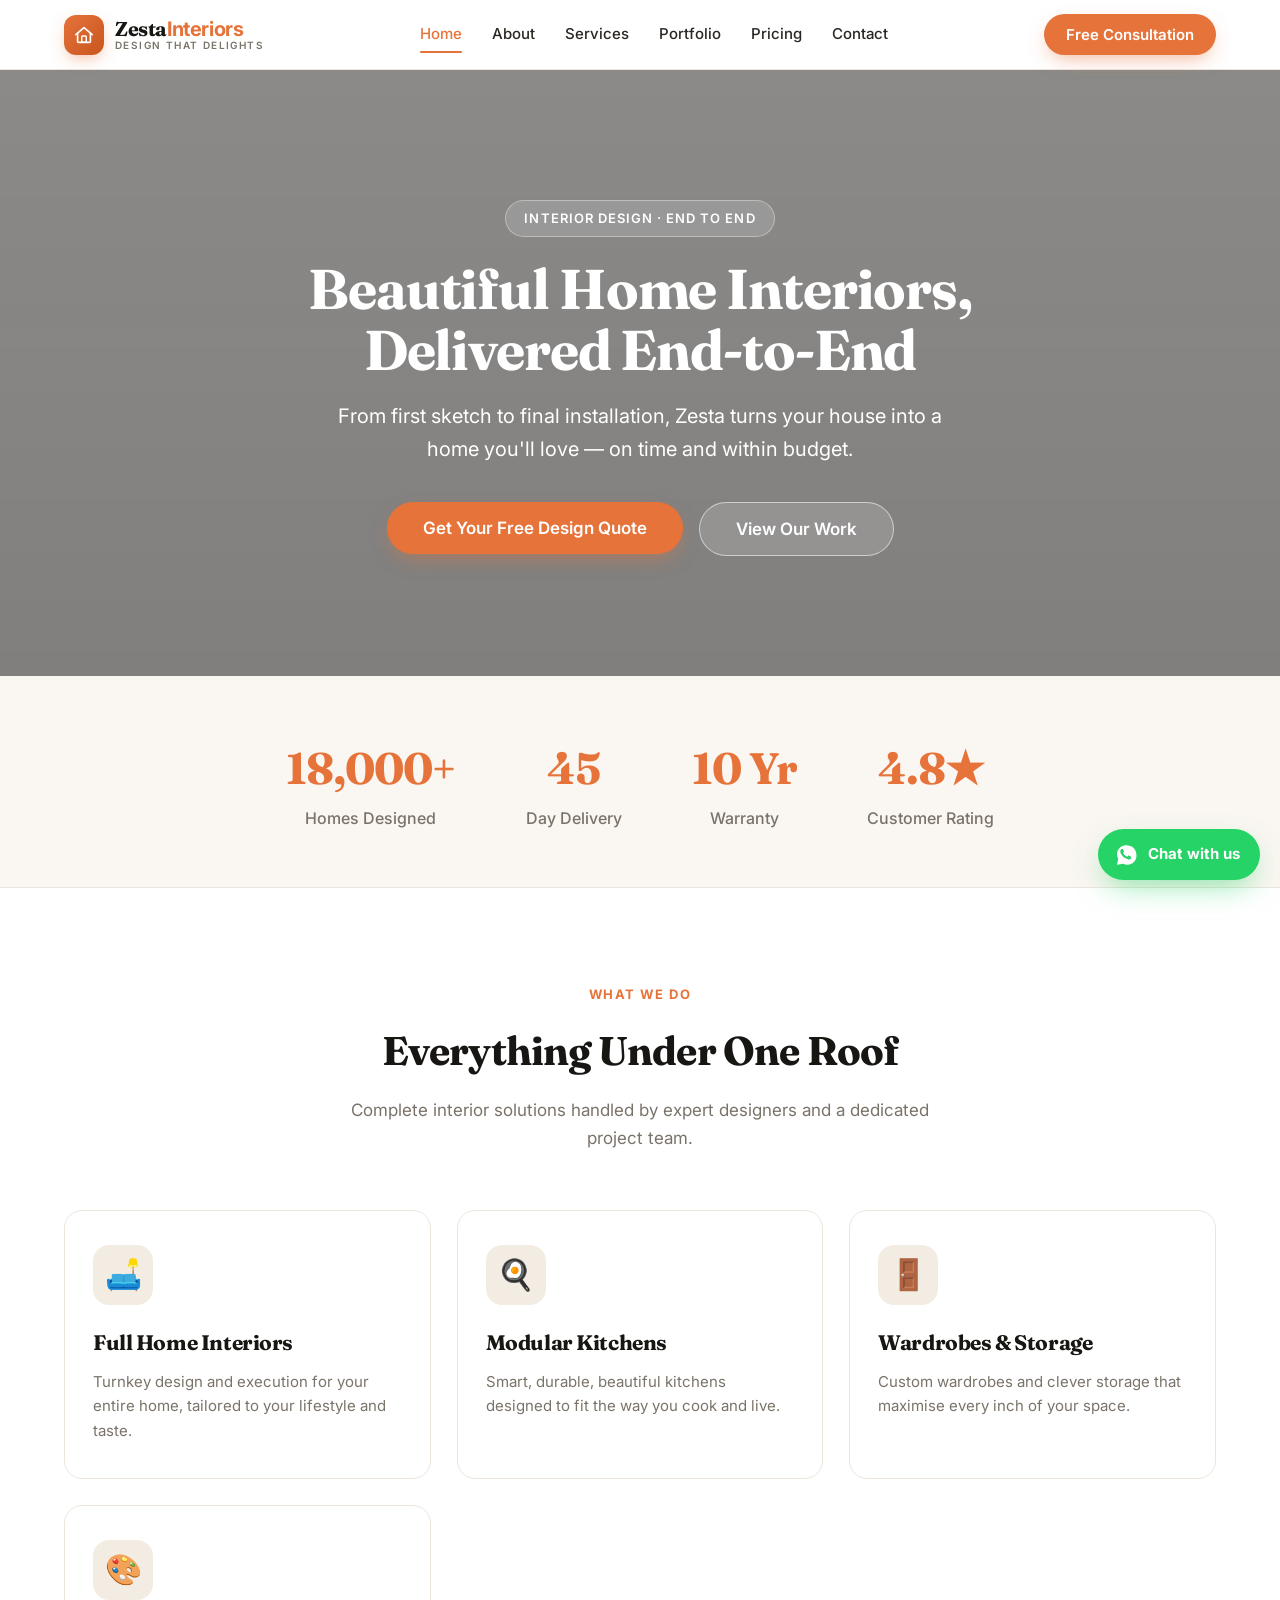
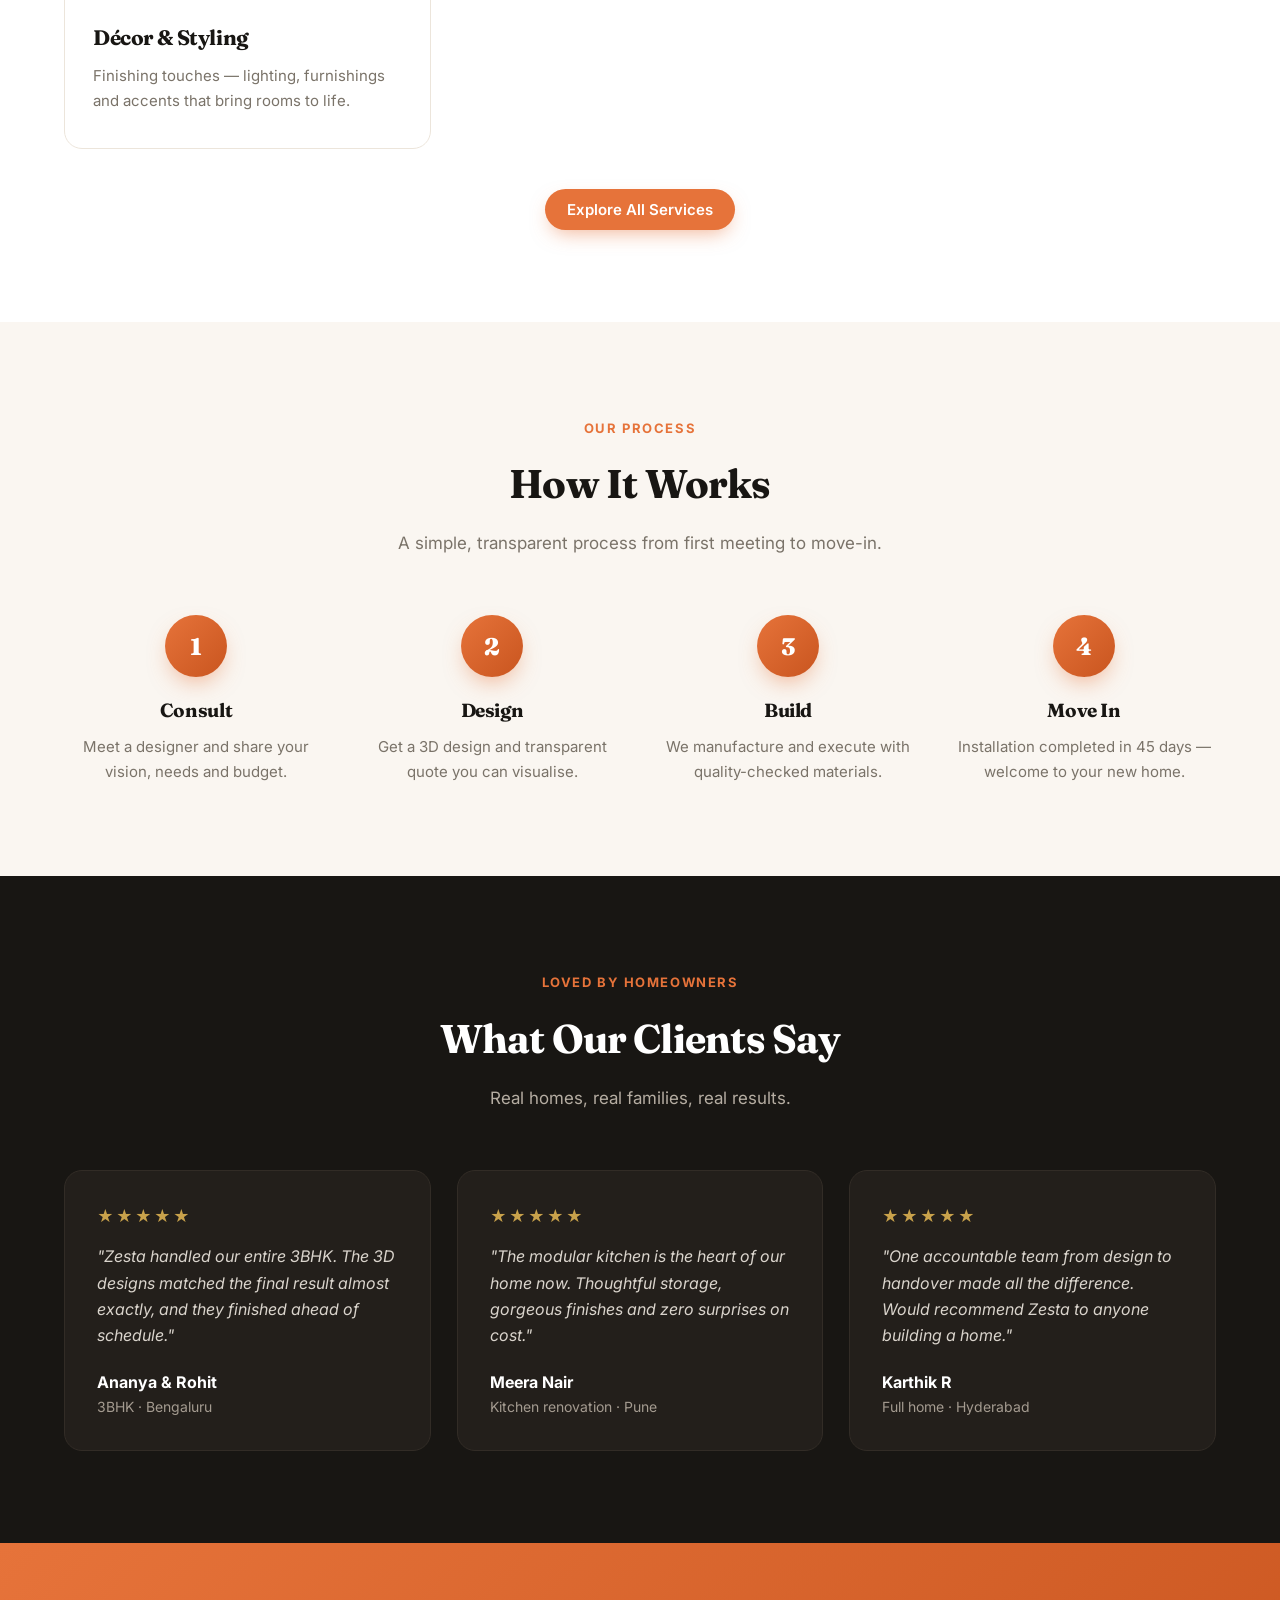
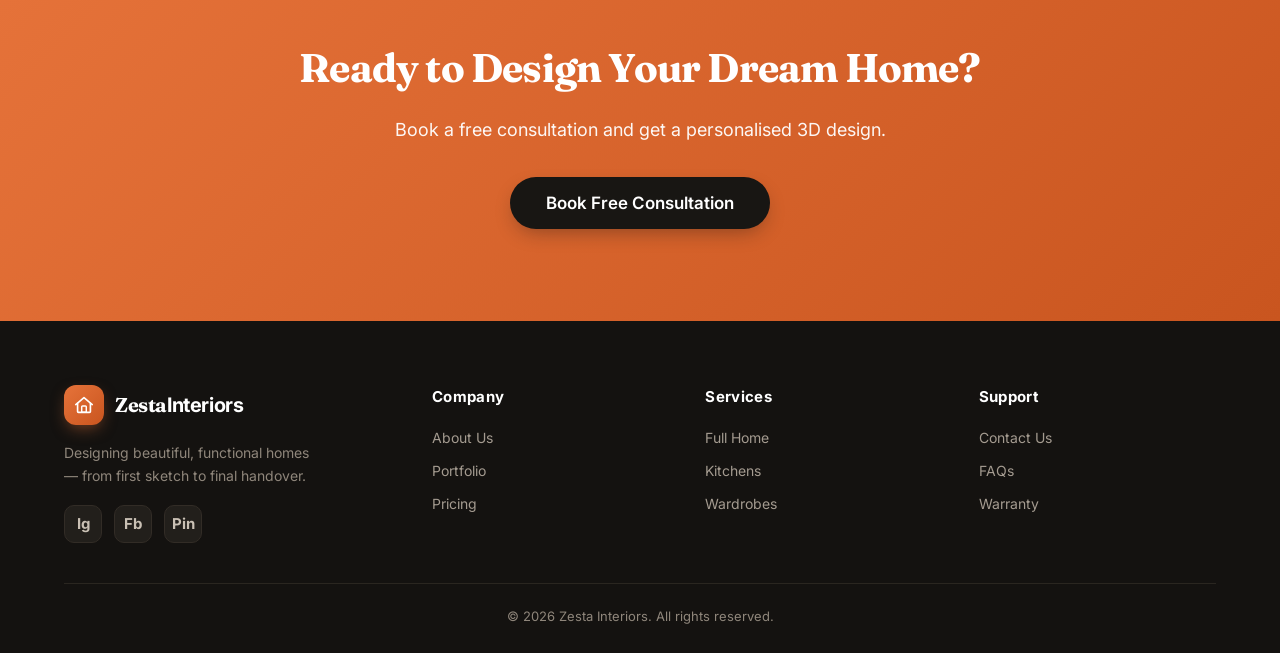
==== commit 30b9a03d: "Add WhatsApp chat link to index.html Added a WhatsApp chat link for user engagement." ====
--- a/index.html
+++ b/index.html
@@ -82,6 +82,7 @@
     <a href="contact.html"><button class="btn big dark">Book Free Consultation</button></a>
   </div>
 </section>
+<a class="wa-float" href="https://wa.me/91XXXXXXXXXX" target="_blank" rel="noopener" aria-label="Chat on WhatsApp"><svg viewBox="0 0 32 32" fill="#fff" xmlns="http://www.w3.org/2000/svg"><path d="M16 3C9.4 3 4 8.4 4 15c0 2.1.6 4.2 1.6 6L4 29l8.2-1.5c1.7.9 3.6 1.4 5.6 1.4h.2C24.6 28.9 30 23.5 30 16.9 30 8.4 24.6 3 16 3zm7.1 17c-.3.9-1.8 1.7-2.5 1.8-.6.1-1.4.1-2.3-.2-.5-.2-1.2-.4-2.1-.8-3.7-1.6-6.1-5.3-6.3-5.6-.2-.2-1.5-2-1.5-3.8s.9-2.7 1.3-3.1c.3-.4.7-.4 1-.4h.7c.2 0 .5-.1.8.6.3.7 1 2.4 1.1 2.6.1.2.1.4 0 .6-.1.2-.2.4-.4.6-.2.2-.4.5-.5.6-.2.2-.4.4-.2.7.2.4 1 1.6 2.1 2.6 1.4 1.3 2.6 1.7 3 1.9.3.2.5.1.7-.1.2-.2.8-.9 1-1.2.2-.3.4-.3.7-.2.3.1 2 .9 2.3 1.1.3.2.5.2.6.3.1.3.1.9-.2 1.7z"/></svg><span class="wa-txt">Chat with us</span></a>
 <footer>
   <div class="container">
     <div class="f-grid">
--- a/style.css
+++ b/style.css
@@ -183,3 +183,15 @@
   .nav-links .mobile-cta{display:block;width:100%;border:none;padding:16px 4px;}
   .nav-links .mobile-cta .btn{width:100%;text-align:center;margin-top:6px;}
 }
+
+
+/* ===== Map embed ===== */
+.map-wrap{margin-top:56px;border-radius:var(--radius);overflow:hidden;box-shadow:var(--shadow);border:1px solid var(--line)}
+.map-wrap iframe{display:block;width:100%;height:340px;border:0;filter:saturate(1.05)}
+
+/* ===== WhatsApp float button ===== */
+.wa-float{position:fixed;right:20px;bottom:20px;z-index:120;display:inline-flex;align-items:center;gap:10px;background:#25D366;color:#fff;padding:13px 20px 13px 16px;border-radius:999px;font-weight:700;font-size:15px;text-decoration:none;box-shadow:0 12px 30px -8px rgba(37,211,102,.55);transition:transform .2s ease,box-shadow .2s ease}
+.wa-float:hover{transform:translateY(-2px);box-shadow:0 16px 36px -8px rgba(37,211,102,.65)}
+.wa-float svg{width:24px;height:24px;flex:none}
+.wa-float .wa-txt{white-space:nowrap}
+@media(max-width:600px){.wa-float{padding:14px}.wa-float .wa-txt{display:none}}
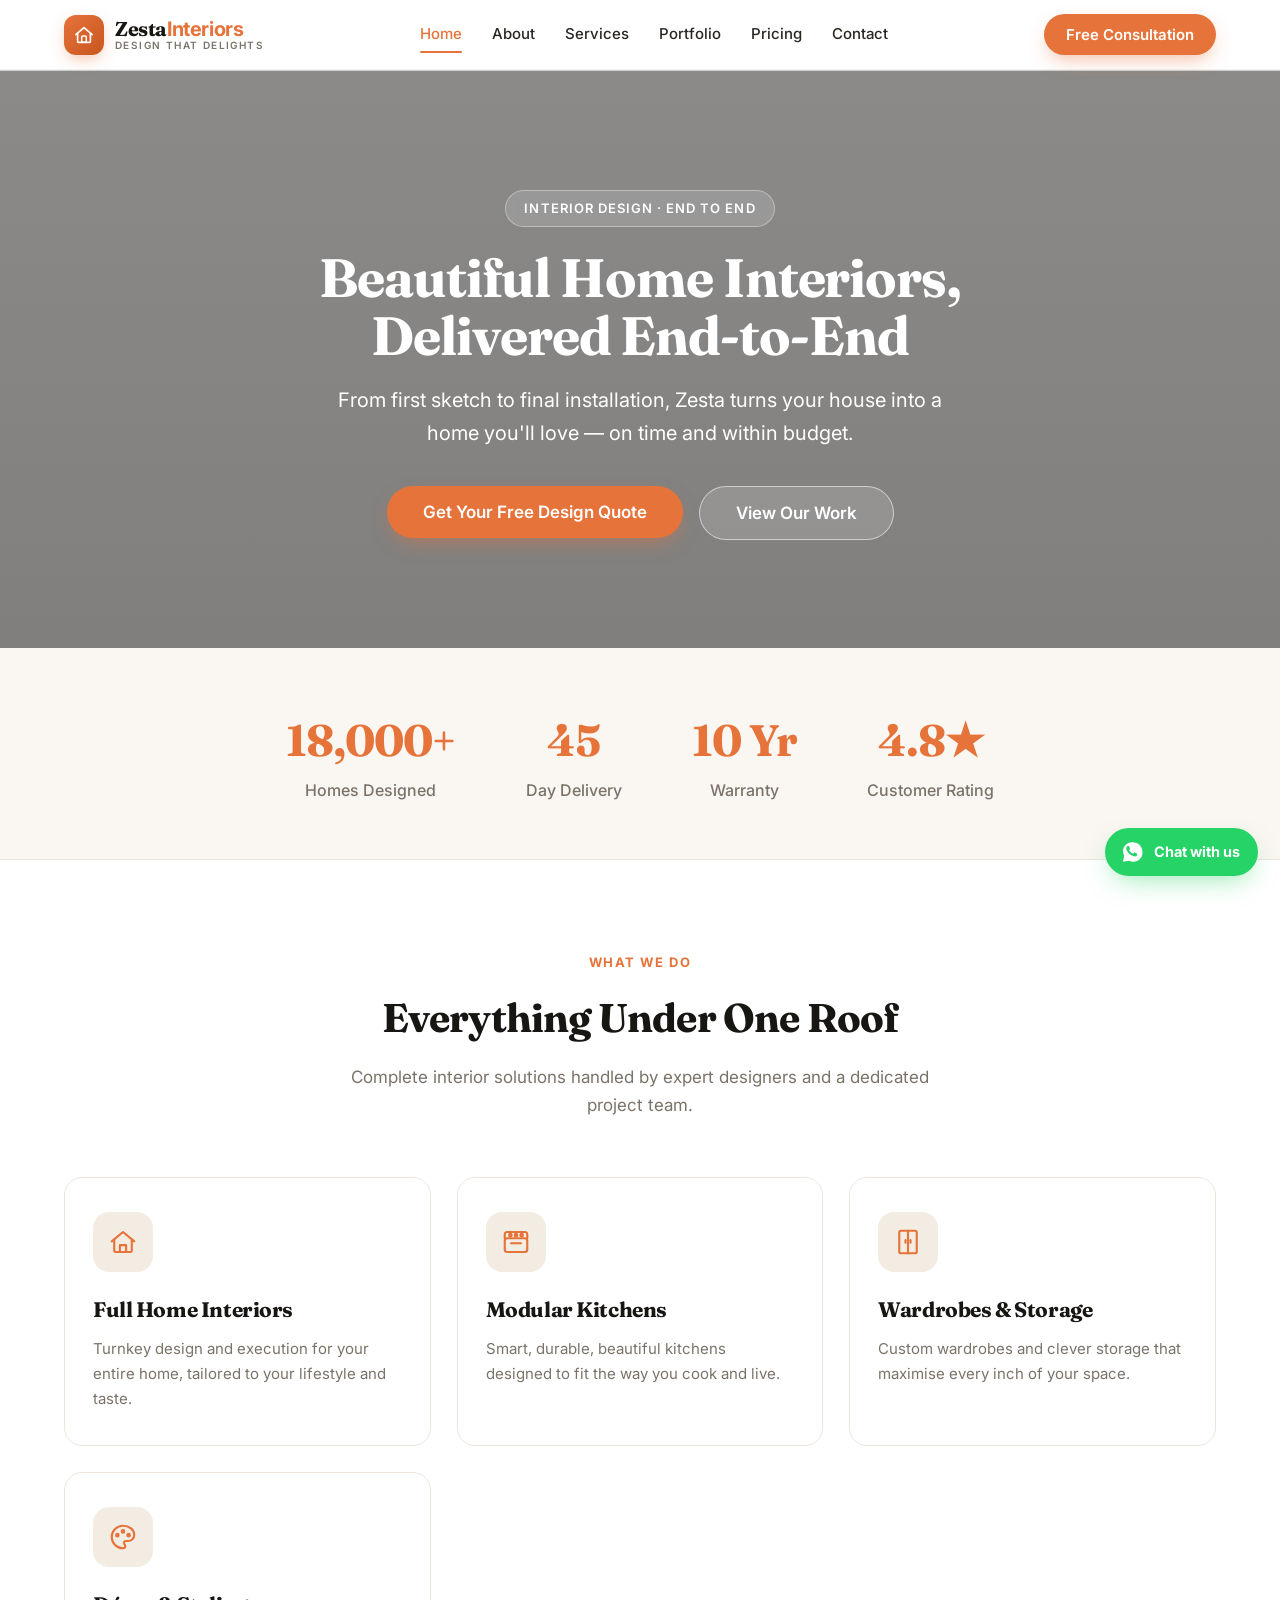
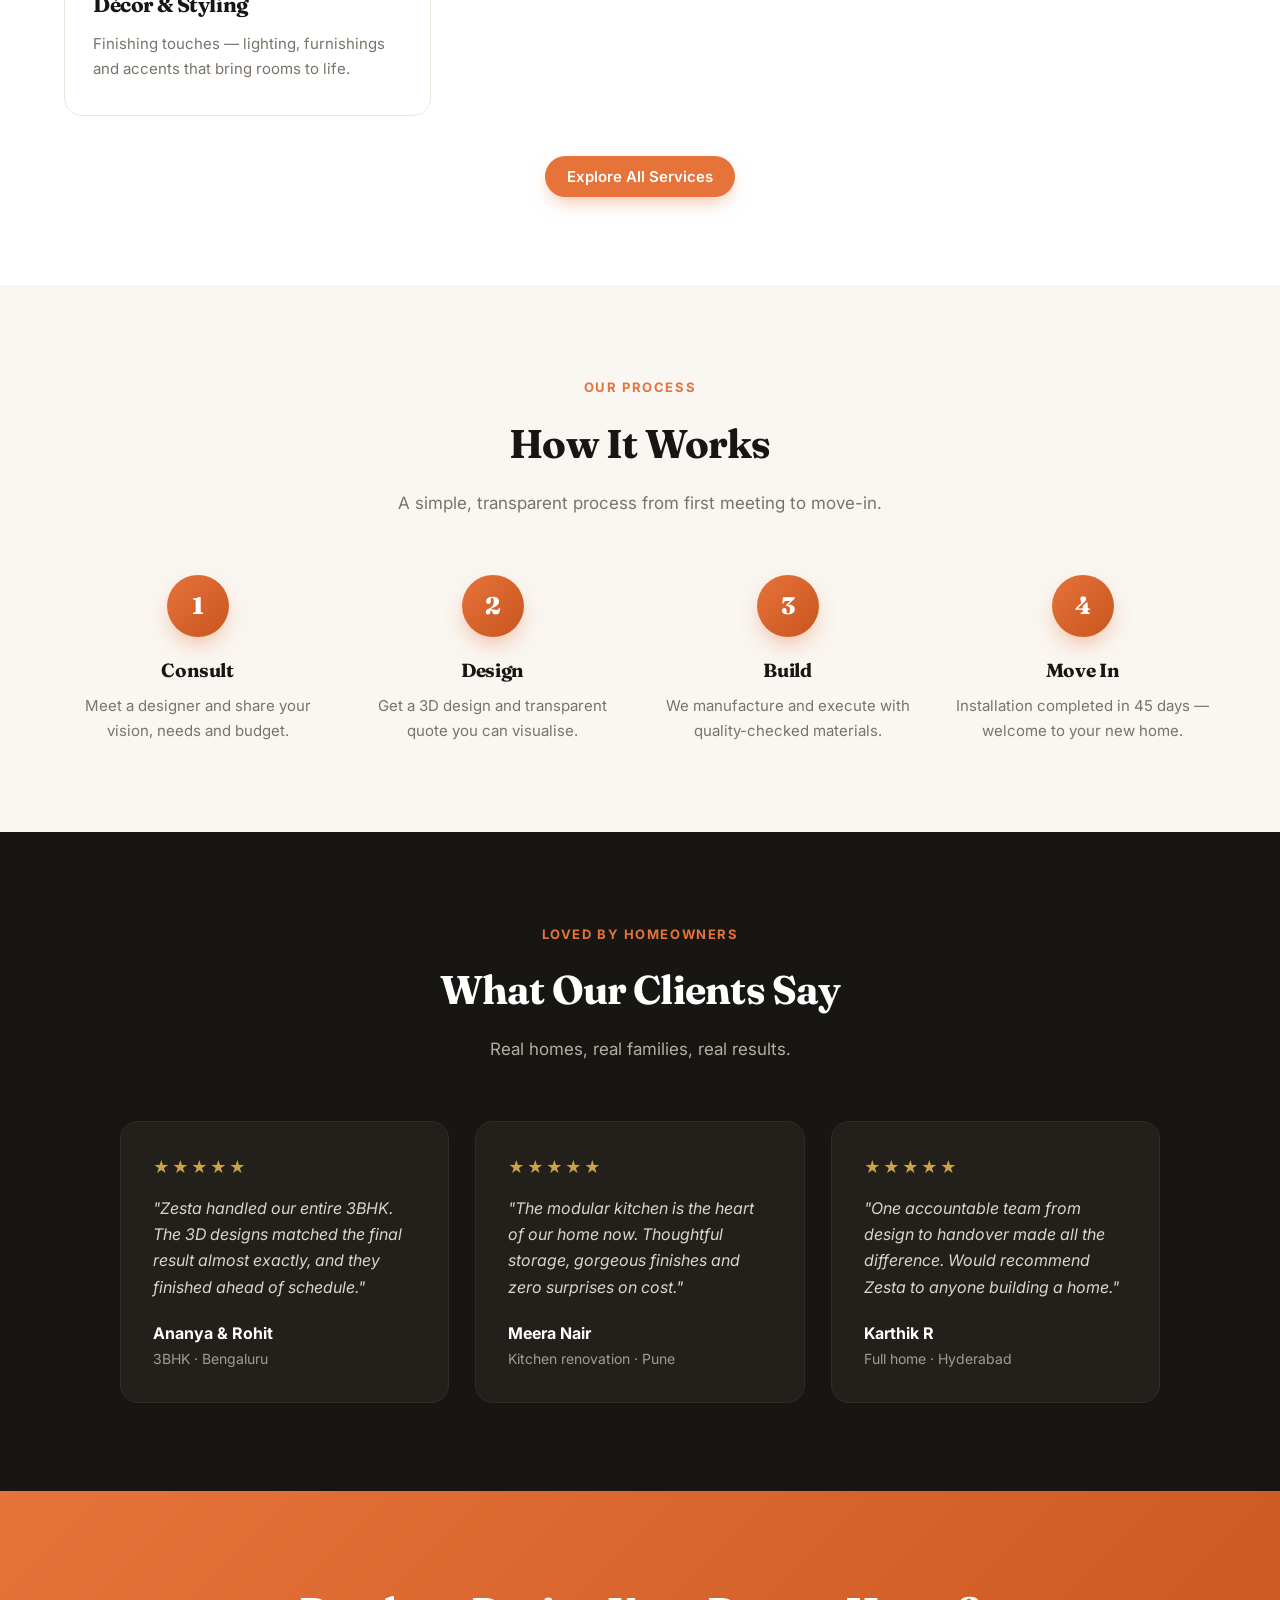
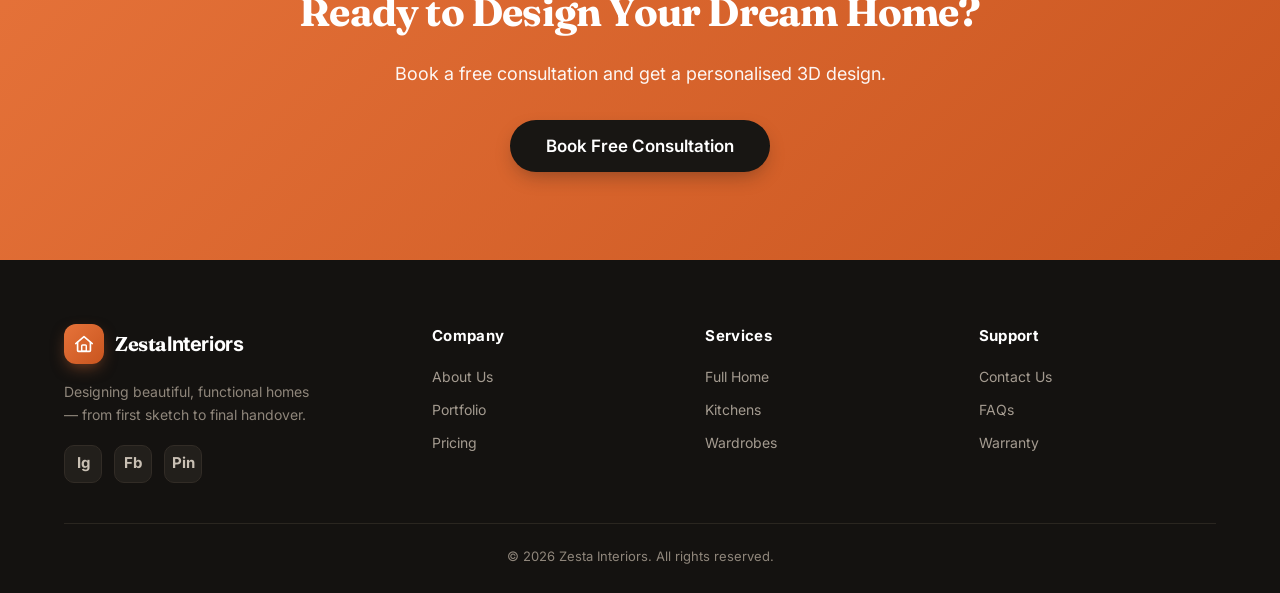
==== commit be9b9f63: "Replace text cards with SVG icons in services section" ====
--- a/index.html
+++ b/index.html
@@ -46,10 +46,10 @@
   <div class="container">
     <div class="section-title"><span class="eyebrow">What we do</span><h2>Everything Under One Roof</h2><p>Complete interior solutions handled by expert designers and a dedicated project team.</p></div>
     <div class="grid">
-      <div class="card"><div class="icon">🛋️</div><h3>Full Home Interiors</h3><p>Turnkey design and execution for your entire home, tailored to your lifestyle and taste.</p></div>
-      <div class="card"><div class="icon">🍳</div><h3>Modular Kitchens</h3><p>Smart, durable, beautiful kitchens designed to fit the way you cook and live.</p></div>
-      <div class="card"><div class="icon">🚪</div><h3>Wardrobes & Storage</h3><p>Custom wardrobes and clever storage that maximise every inch of your space.</p></div>
-      <div class="card"><div class="icon">🎨</div><h3>Décor & Styling</h3><p>Finishing touches — lighting, furnishings and accents that bring rooms to life.</p></div>
+      <div class="card"><div class="icon"><svg viewBox="0 0 24 24" fill="none" stroke-width="1.7" stroke-linecap="round" stroke-linejoin="round"><path d="M3 11.5 12 4l9 7.5"/><path d="M5 10v9a1 1 0 0 0 1 1h12a1 1 0 0 0 1-1v-9"/><path d="M9.5 20v-5.5h5V20"/></svg></div><h3>Full Home Interiors</h3><p>Turnkey design and execution for your entire home, tailored to your lifestyle and taste.</p></div>
+      <div class="card"><div class="icon"><svg viewBox="0 0 24 24" fill="none" stroke-width="1.7" stroke-linecap="round" stroke-linejoin="round"><rect x="3" y="9" width="18" height="11" rx="2"/><path d="M3 9V6a2 2 0 0 1 2-2h14a2 2 0 0 1 2 2v3"/><circle cx="7.5" cy="6.5" r="1"/><circle cx="12" cy="6.5" r="1"/><circle cx="16.5" cy="6.5" r="1"/><path d="M8 13h8"/></svg></div><h3>Modular Kitchens</h3><p>Smart, durable, beautiful kitchens designed to fit the way you cook and live.</p></div>
+      <div class="card"><div class="icon"><svg viewBox="0 0 24 24" fill="none" stroke-width="1.7" stroke-linecap="round" stroke-linejoin="round"><rect x="5" y="3" width="14" height="18" rx="1.5"/><path d="M12 3v18"/><path d="M10 10.5v2"/><path d="M14 10.5v2"/></svg></div><h3>Wardrobes & Storage</h3><p>Custom wardrobes and clever storage that maximise every inch of your space.</p></div>
+      <div class="card"><div class="icon"><svg viewBox="0 0 24 24" fill="none" stroke-width="1.7" stroke-linecap="round" stroke-linejoin="round"><path d="M12 3a9 9 0 1 0 0 18c1.1 0 1.8-.9 1.8-1.8 0-.5-.2-.9-.5-1.2-.3-.3-.5-.7-.5-1.2 0-.9.7-1.6 1.6-1.6H16a5 5 0 0 0 5-5c0-3.9-4-7.2-9-7.2Z"/><circle cx="7.5" cy="10.5" r="1"/><circle cx="12" cy="7.5" r="1"/><circle cx="16.5" cy="10.5" r="1"/></svg></div><h3>Décor & Styling</h3><p>Finishing touches — lighting, furnishings and accents that bring rooms to life.</p></div>
     </div>
     <div style="text-align:center;margin-top:40px"><a href="services.html"><button class="btn">Explore All Services</button></a></div>
   </div>
--- a/style.css
+++ b/style.css
@@ -195,3 +195,53 @@
 .wa-float svg{width:24px;height:24px;flex:none}
 .wa-float .wa-txt{white-space:nowrap}
 @media(max-width:600px){.wa-float{padding:14px}.wa-float .wa-txt{display:none}}
+
+
+/* =====================================================
+   LOOK & FEEL REFINEMENTS (v2)
+   ===================================================== */
+
+/* Lighter, cleaner frosted header */
+header{background:rgba(255,255,255,.86);border-bottom:1px solid rgba(24,22,19,.06);box-shadow:0 1px 0 rgba(255,255,255,.6);}
+
+/* Hero: slightly smaller, more breathing room, safe side padding */
+.hero{padding:120px 0 108px;}
+.hero .container{padding-left:32px;padding-right:32px;}
+.hero h1{font-size:52px;line-height:1.06;max-width:860px;}
+@media(min-width:1100px){.hero h1{font-size:54px;}}
+
+/* Consistent vertical rhythm between sections */
+section{padding:88px 0;}
+
+/* Balance the 4-step process into an even single row (wraps 2x2 when tight) */
+.steps{grid-template-columns:repeat(4,1fr);gap:28px;}
+@media(max-width:880px){.steps{grid-template-columns:repeat(2,1fr);gap:36px 28px;}}
+@media(max-width:480px){.steps{grid-template-columns:1fr;}}
+
+/* Balance testimonials: center the grid so a lone 3rd card sits centered */
+.t-grid{grid-template-columns:repeat(3,1fr);max-width:1040px;margin:0 auto;}
+@media(max-width:940px){.t-grid{grid-template-columns:repeat(2,1fr);max-width:720px;}}
+@media(max-width:600px){.t-grid{grid-template-columns:1fr;max-width:420px;}}
+
+/* Service-card icons: replace emoji look with tidy accent tiles */
+.card .icon{background:var(--soft);color:var(--brand);}
+.card .icon svg{width:30px;height:30px;stroke:var(--brand);transition:stroke .28s;}
+.card:hover .icon svg{stroke:#fff;}
+.card:hover .icon{color:#fff;}
+
+/* Footer social: cleaner spacing + focus ring */
+.social a:focus-visible{outline:2px solid var(--brand);outline-offset:2px;}
+
+/* ---- WhatsApp float: stop it covering page CTAs ---- */
+/* Give every page room at the bottom so nothing hides behind the float */
+body{padding-bottom:0;}
+main,section:last-of-type{scroll-margin-bottom:96px;}
+/* Smaller, higher float; collapses to a round icon on narrower screens */
+.wa-float{right:22px;bottom:24px;padding:12px 18px 12px 15px;font-size:14.5px;box-shadow:0 10px 26px -8px rgba(37,211,102,.5);}
+@media(max-width:1024px){
+  .wa-float{padding:0;width:56px;height:56px;justify-content:center;border-radius:50%;}
+  .wa-float .wa-txt{display:none;}
+}
+/* Keep pricing CTAs clear of the float: add trailing space in the pricing grid */
+.pricing .grid{padding-bottom:8px;}
+.price-card .btn.full,.price-card .btn{position:relative;z-index:2;}
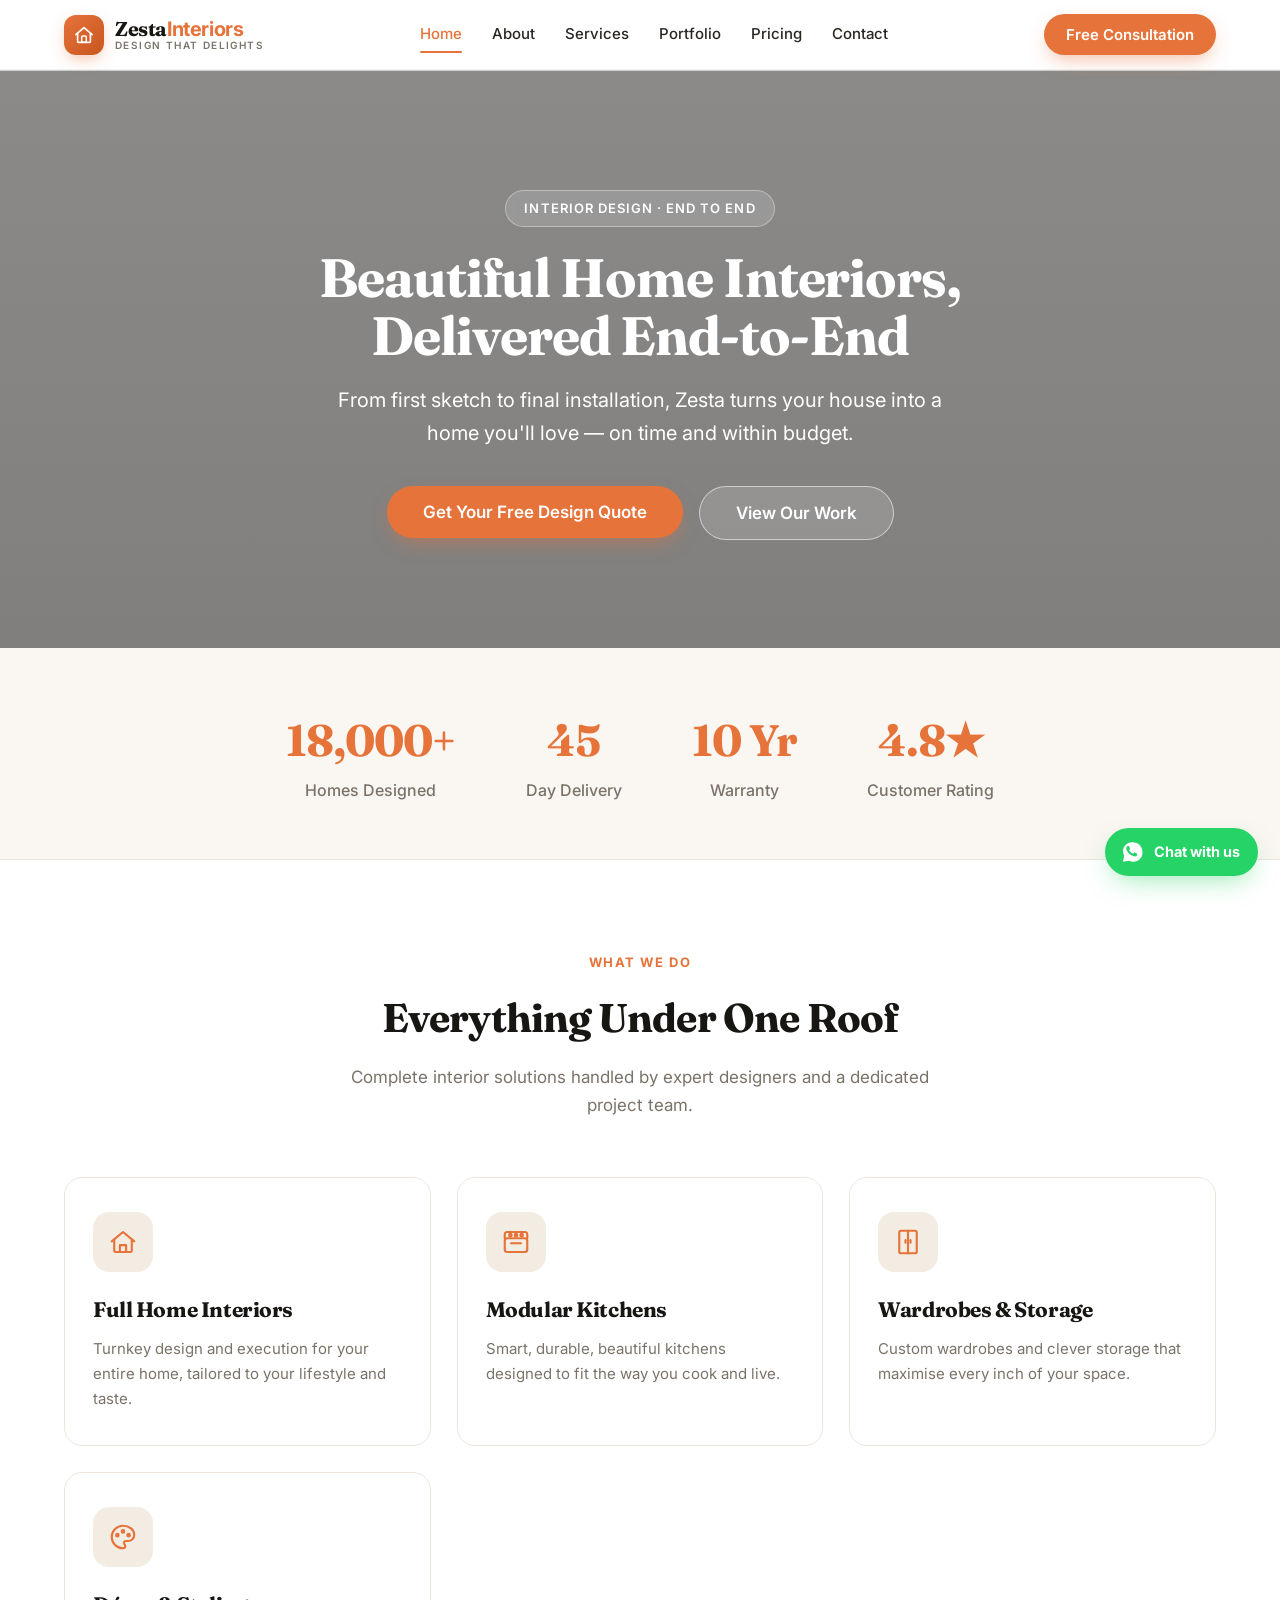
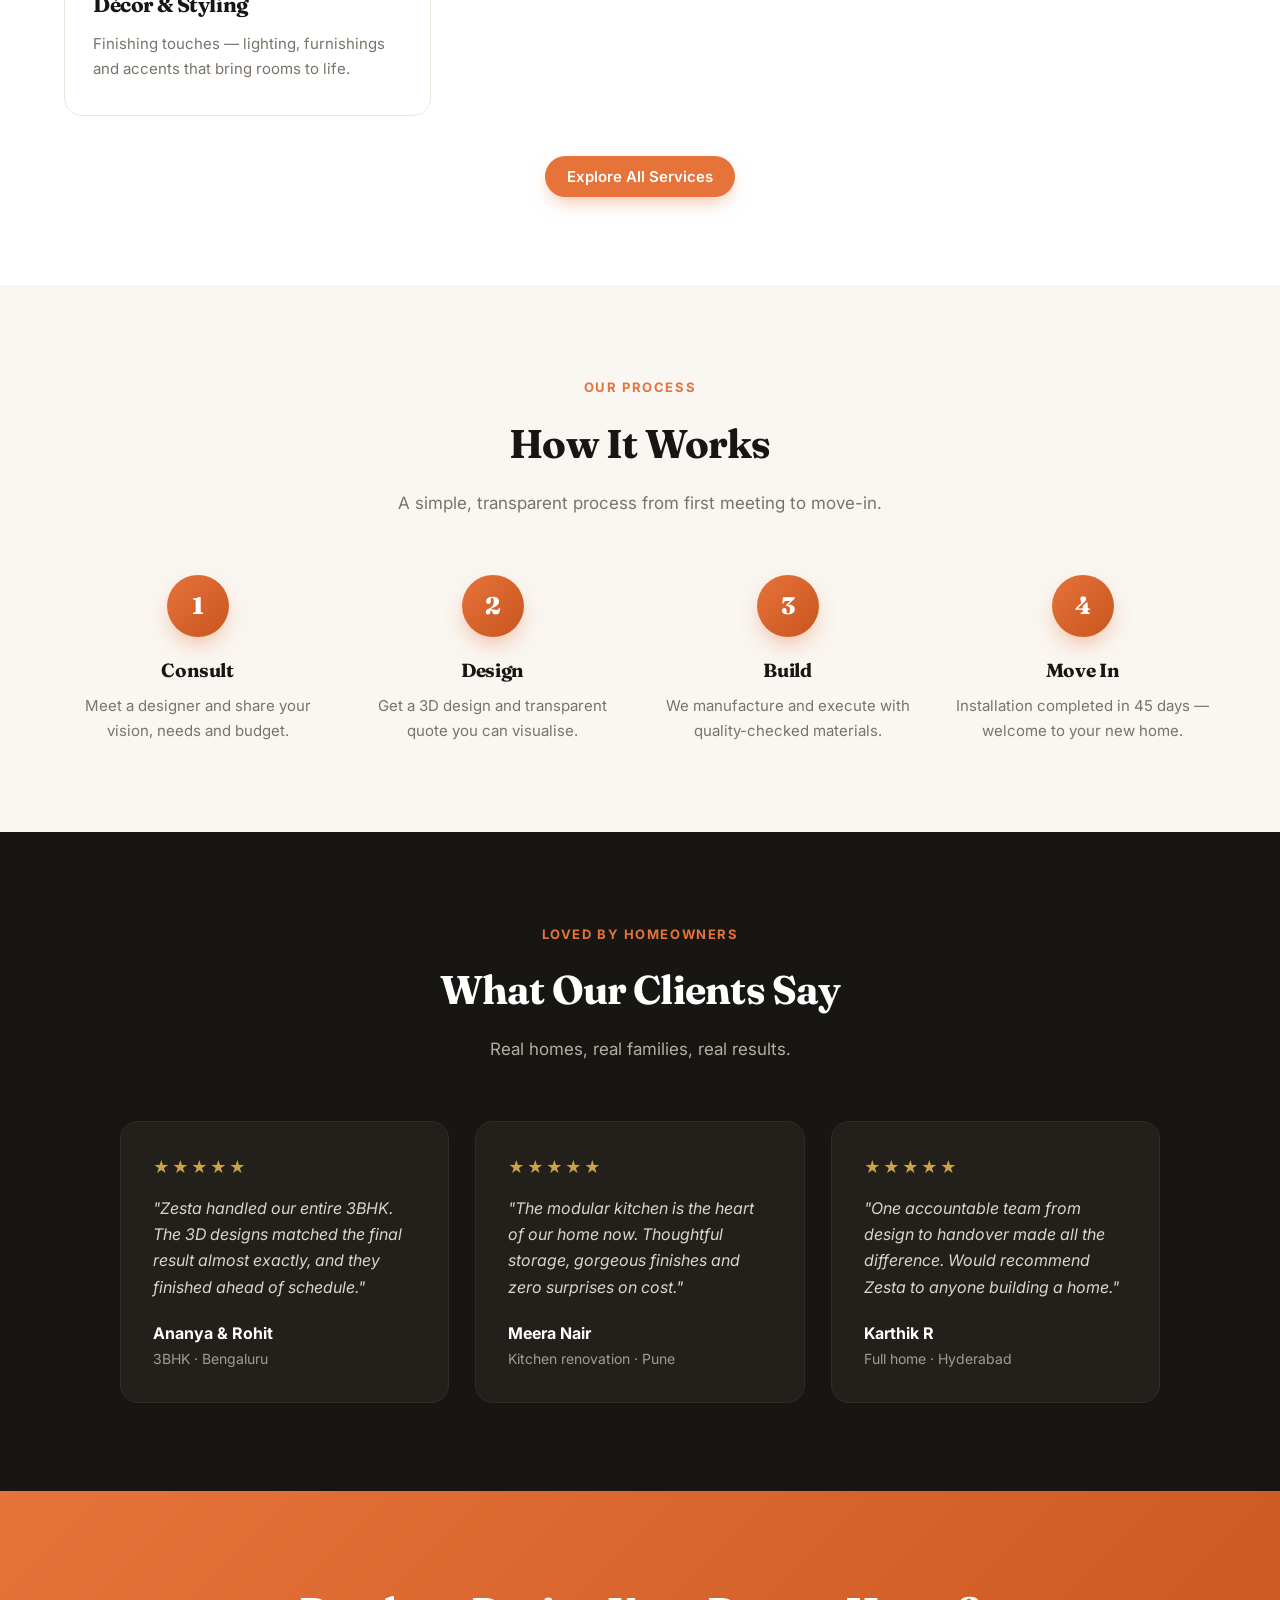
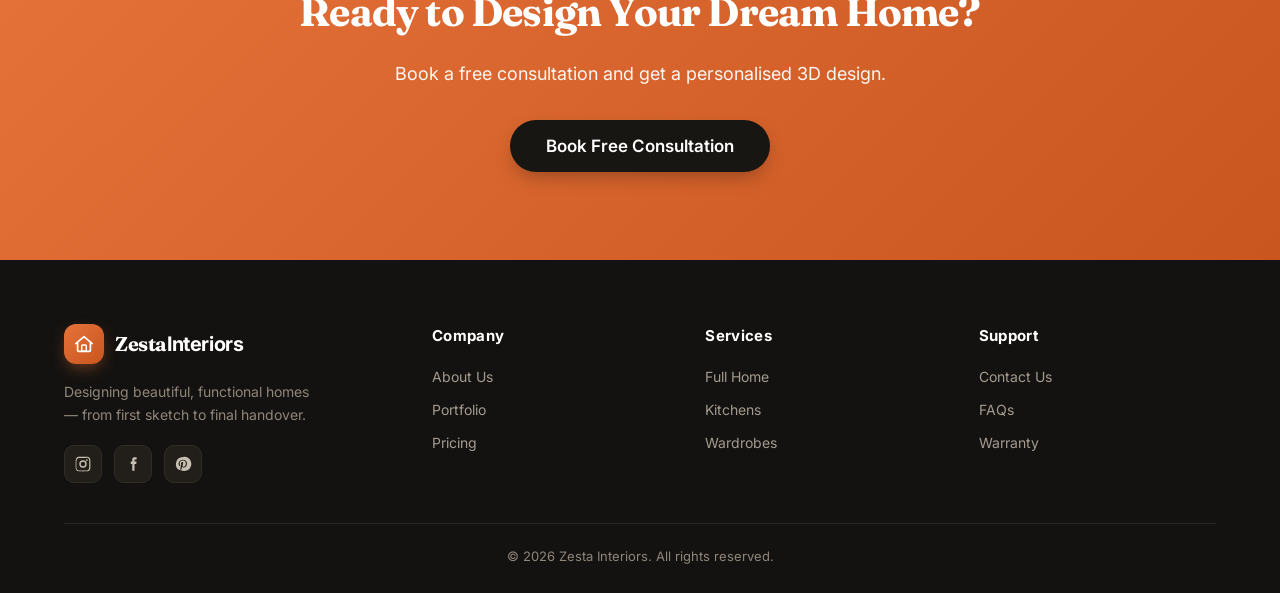
==== commit 008406ea: "Fix footer logo duplication in index.html" ====
--- a/index.html
+++ b/index.html
@@ -86,7 +86,7 @@
 <footer>
   <div class="container">
     <div class="f-grid">
-      <div><div class="logo"><span class="mark"><svg viewBox="0 0 24 24" fill="none" xmlns="http://www.w3.org/2000/svg"><path d="M3 11.5 12 4l9 7.5" stroke="#fff" stroke-width="1.8" stroke-linecap="round" stroke-linejoin="round"/><path d="M5 10.2V19a1 1 0 0 0 1 1h12a1 1 0 0 0 1-1v-8.8" stroke="#fff" stroke-width="1.8" stroke-linecap="round" stroke-linejoin="round"/><rect x="9.5" y="13" width="5" height="7" rx="1" stroke="#fff" stroke-width="1.6"/></svg></span><span class="txt"><b>Zesta<span>Interiors</span></b></span></div><p class="fabout">Designing beautiful, functional homes — from first sketch to final handover.</p><div class="social"><a href="#" aria-label="Instagram">Ig</a><a href="#" aria-label="Facebook">Fb</a><a href="#" aria-label="Pinterest">Pin</a></div></div>
+      <div><div class="logo"><span class="mark"><svg viewBox="0 0 24 24" fill="none" xmlns="http://www.w3.org/2000/svg"><path d="M3 11.5 12 4l9 7.5" stroke="#fff" stroke-width="1.8" stroke-linecap="round" stroke-linejoin="round"/><path d="M5 10.2V19a1 1 0 0 0 1 1h12a1 1 0 0 0 1-1v-8.8" stroke="#fff" stroke-width="1.8" stroke-linecap="round" stroke-linejoin="round"/><rect x="9.5" y="13" width="5" height="7" rx="1" stroke="#fff" stroke-width="1.6"/></svg></span><span class="txt"><b>Zesta<span>Interiors</span></b></span></div><p class="fabout">Designing beautiful, functional homes — from first sketch to final handover.</p><div class="social"><a href="#" aria-label="Instagram"><svg viewBox="0 0 24 24" fill="currentColor" width="18" height="18"><path d="M12 2.2c3.2 0 3.6 0 4.9.07 1.17.05 1.8.25 2.23.41.56.22.96.48 1.38.9.42.42.68.82.9 1.38.16.42.36 1.06.41 2.23.06 1.27.07 1.65.07 4.86s0 3.6-.07 4.86c-.05 1.17-.25 1.8-.41 2.23-.22.56-.48.96-.9 1.38-.42.42-.82.68-1.38.9-.42.16-1.06.36-2.23.41-1.27.06-1.65.07-4.86.07s-3.6 0-4.86-.07c-1.17-.05-1.8-.25-2.23-.41a3.7 3.7 0 0 1-1.38-.9 3.7 3.7 0 0 1-.9-1.38c-.16-.42-.36-1.06-.41-2.23C2.2 15.6 2.2 15.2 2.2 12s0-3.6.07-4.86c.05-1.17.25-1.8.41-2.23.22-.56.48-.96.9-1.38.42-.42.82-.68 1.38-.9.42-.16 1.06-.36 2.23-.41C8.4 2.2 8.8 2.2 12 2.2Zm0 1.8c-3.15 0-3.5.01-4.75.07-.9.04-1.38.19-1.7.32-.43.16-.73.36-1.05.68-.32.32-.52.62-.68 1.05-.13.32-.28.8-.32 1.7C3.21 8.5 3.2 8.85 3.2 12s.01 3.5.07 4.75c.04.9.19 1.38.32 1.7.16.43.36.73.68 1.05.32.32.62.52 1.05.68.32.13.8.28 1.7.32 1.25.06 1.6.07 4.75.07s3.5-.01 4.75-.07c.9-.04 1.38-.19 1.7-.32.43-.16.73-.36 1.05-.68.32-.32.52-.62.68-1.05.13-.32.28-.8.32-1.7.06-1.25.07-1.6.07-4.75s-.01-3.5-.07-4.75c-.04-.9-.19-1.38-.32-1.7a2.8 2.8 0 0 0-.68-1.05 2.8 2.8 0 0 0-1.05-.68c-.32-.13-.8-.28-1.7-.32C15.5 4.01 15.15 4 12 4Zm0 3.06A4.94 4.94 0 1 1 12 16.94 4.94 4.94 0 0 1 12 7.06Zm0 1.8a3.14 3.14 0 1 0 0 6.28 3.14 3.14 0 0 0 0-6.28Zm5.15-3.24a1.15 1.15 0 1 1 0 2.3 1.15 1.15 0 0 1 0-2.3Z"/></svg></a><a href="#" aria-label="Facebook"><svg viewBox="0 0 24 24" fill="currentColor" width="18" height="18"><path d="M14 8.5V6.8c0-.7.5-.9.8-.9h2V3h-2.6C11.3 3 11 5 11 6.3v2.2H9V12h2v9h3v-9h2.3l.4-3.5H14Z"/></svg></a><a href="#" aria-label="Pinterest"><svg viewBox="0 0 24 24" fill="currentColor" width="18" height="18"><path d="M12 2.5a9.5 9.5 0 0 0-3.5 18.3c-.08-.77-.15-1.96.03-2.8.17-.77 1.1-4.9 1.1-4.9s-.28-.56-.28-1.4c0-1.3.76-2.28 1.7-2.28.8 0 1.19.6 1.19 1.32 0 .8-.51 2-.78 3.12-.22.93.47 1.7 1.38 1.7 1.66 0 2.94-1.75 2.94-4.28 0-2.24-1.6-3.8-3.9-3.8a4.05 4.05 0 0 0-4.22 4.06c0 .8.3 1.66.7 2.13.07.08.08.16.06.25l-.24.98c-.04.16-.13.2-.3.12-1.1-.51-1.79-2.12-1.79-3.42 0-2.78 2.02-5.34 5.83-5.34 3.06 0 5.44 2.18 5.44 5.1 0 3.04-1.92 5.49-4.58 5.49-.9 0-1.73-.47-2.02-1.02l-.55 2.1c-.2.77-.74 1.73-1.1 2.32A9.5 9.5 0 1 0 12 2.5Z"/></svg></a></div></div>
       <div><h4>Company</h4><a href="about.html">About Us</a><a href="portfolio.html">Portfolio</a><a href="pricing.html">Pricing</a></div>
       <div><h4>Services</h4><a href="services.html">Full Home</a><a href="services.html">Kitchens</a><a href="services.html">Wardrobes</a></div>
       <div><h4>Support</h4><a href="contact.html">Contact Us</a><a href="contact.html#faqs">FAQs</a><a href="pricing.html">Warranty</a></div>
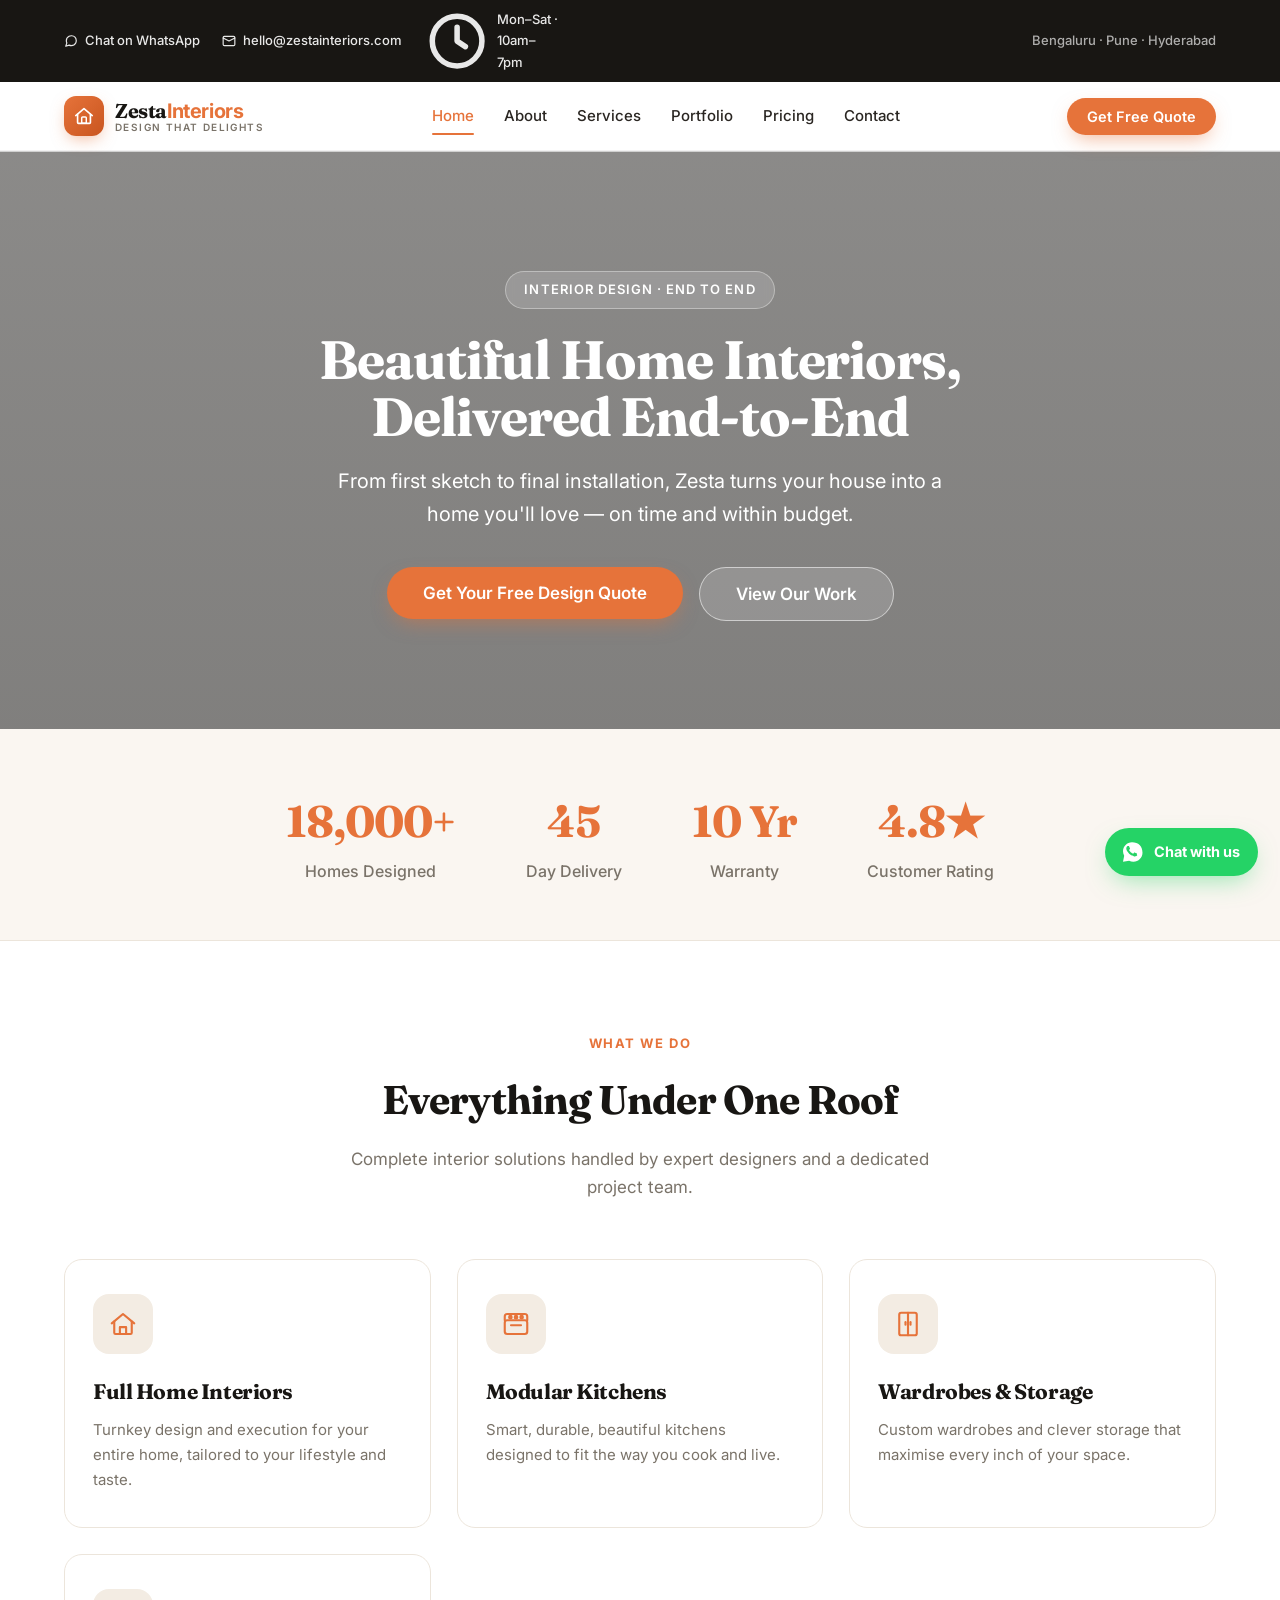
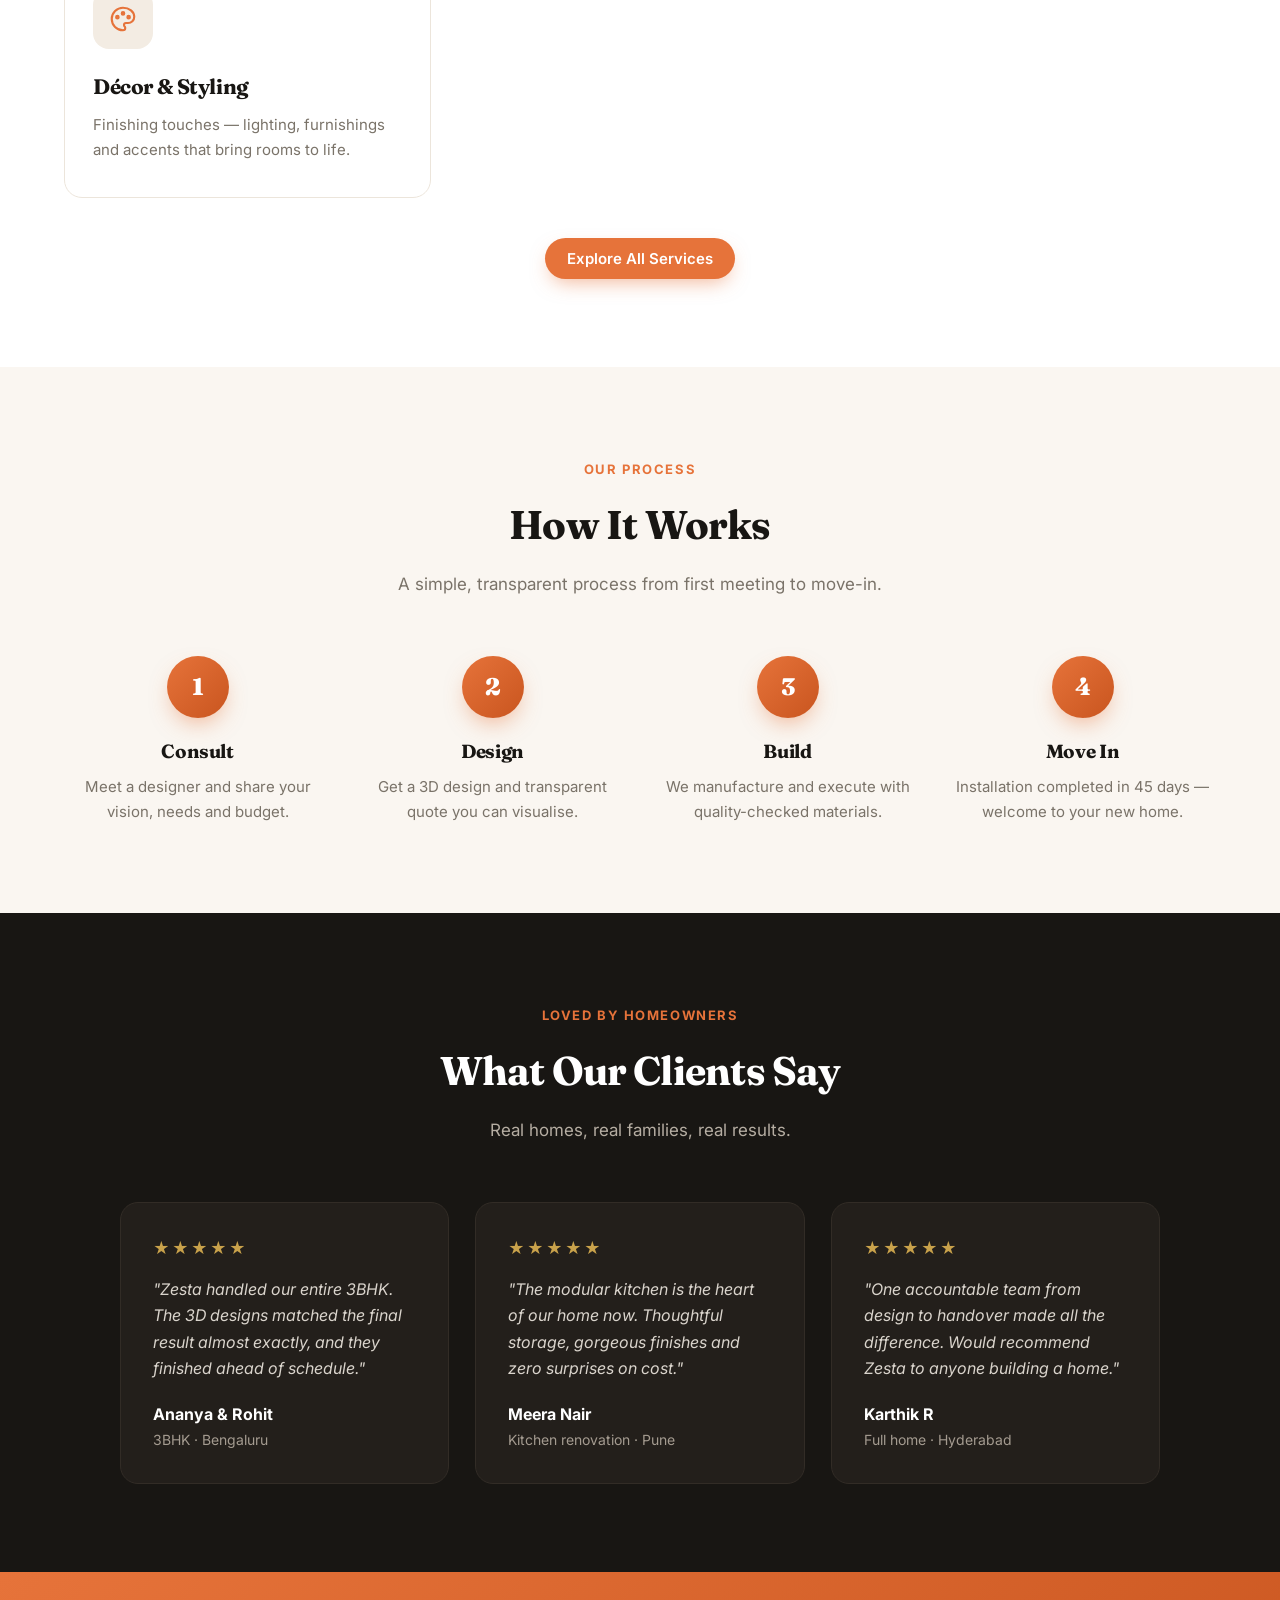
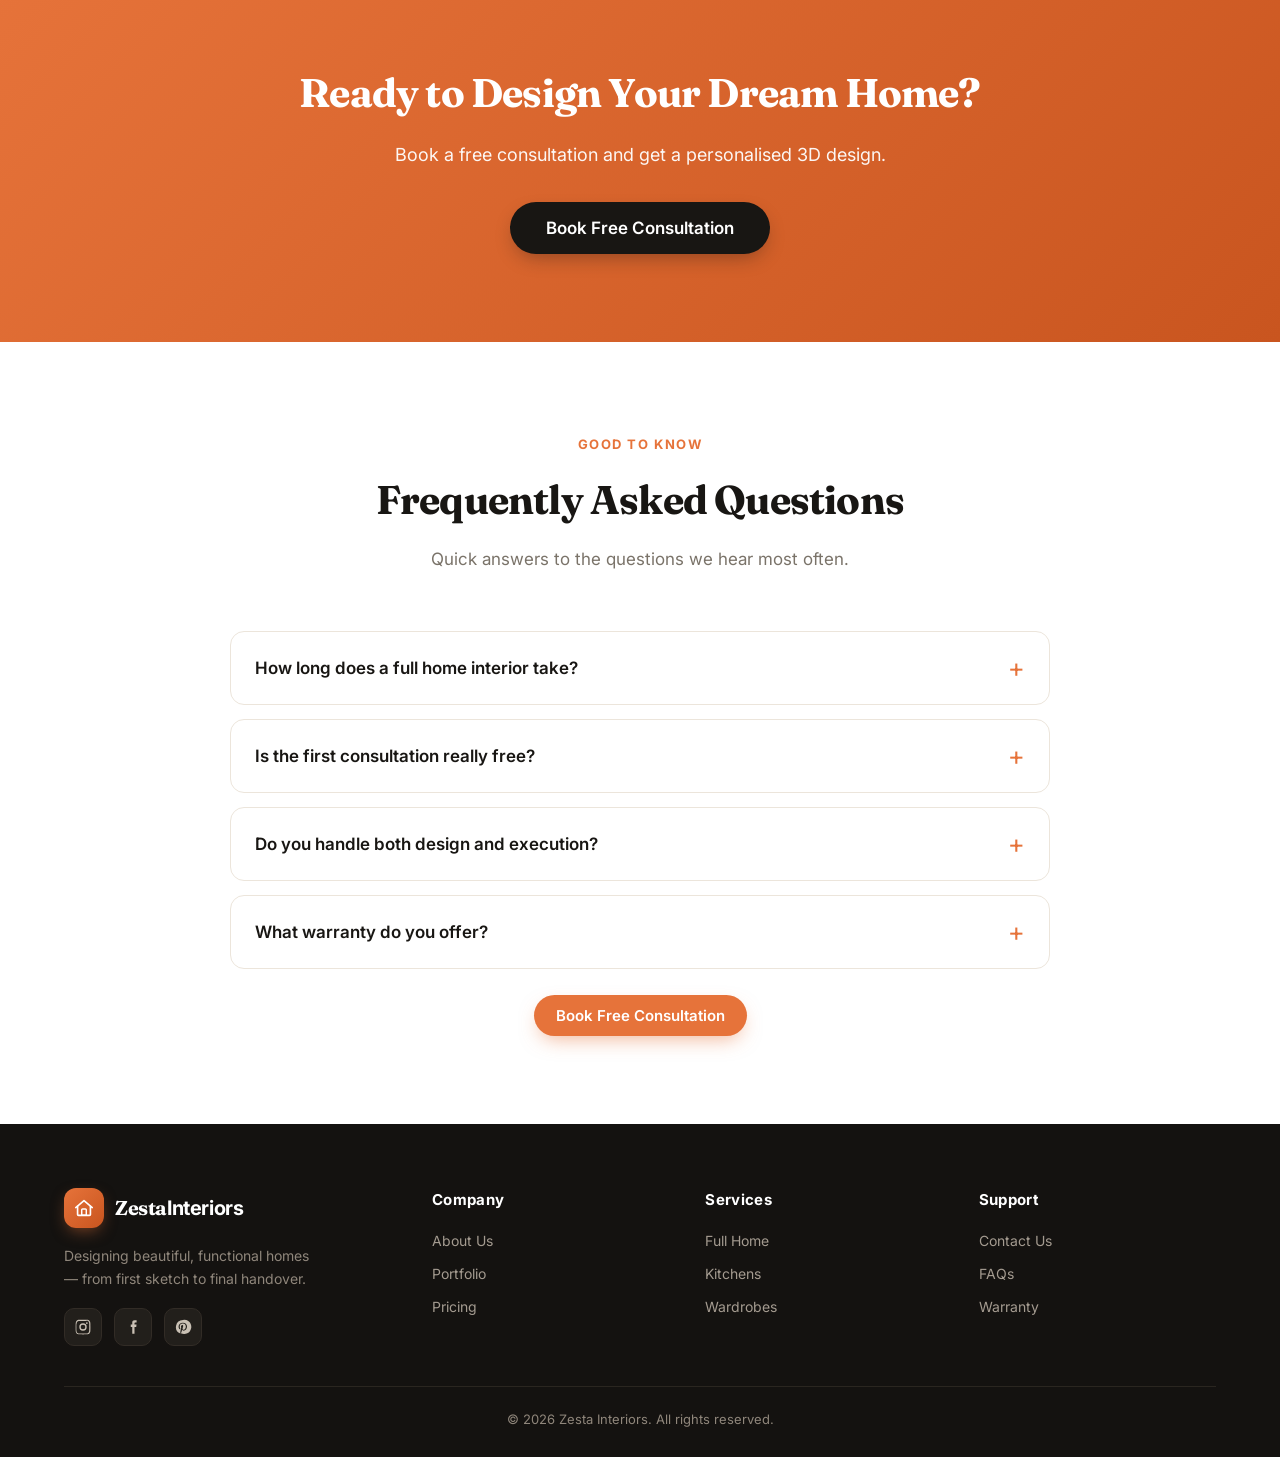
==== commit 59025596: "Add FAQs section and update consultation button text Added a FAQs section with common questions and " ====
--- a/index.html
+++ b/index.html
@@ -8,6 +8,7 @@
 <link rel="stylesheet" href="style.css">
 </head>
 <body>
+<div class="topbar"><div class="tb-inner"><div class="tb-left"><a href="https://wa.me/91XXXXXXXXXX" target="_blank" rel="noopener"><svg viewBox="0 0 24 24" fill="none" stroke="currentColor" stroke-width="2" stroke-linecap="round" stroke-linejoin="round"><path d="M21 11.5a8.38 8.38 0 0 1-.9 3.8 8.5 8.5 0 0 1-7.6 4.7 8.38 8.38 0 0 1-3.8-.9L3 21l1.9-5.7a8.38 8.38 0 0 1-.9-3.8 8.5 8.5 0 0 1 4.7-7.6 8.38 8.38 0 0 1 3.8-.9h.5a8.48 8.48 0 0 1 8 8v.5z"/></svg>Chat on WhatsApp</a><a href="mailto:hello@zestainteriors.com"><svg viewBox="0 0 24 24" fill="none" stroke="currentColor" stroke-width="2" stroke-linecap="round" stroke-linejoin="round"><rect x="2" y="4" width="20" height="16" rx="2"/><path d="m22 7-10 5L2 7"/></svg>hello@zestainteriors.com</a><span><svg viewBox="0 0 24 24" fill="none" stroke="currentColor" stroke-width="2" stroke-linecap="round" stroke-linejoin="round"><circle cx="12" cy="12" r="9"/><path d="M12 7v5l3 2"/></svg>Mon–Sat · 10am–7pm</span></div><span class="tb-cities">Bengaluru · Pune · Hyderabad</span></div></div>
 <header>
   <nav>
     <a href="index.html" class="logo"><span class="mark"><svg viewBox="0 0 24 24" fill="none" xmlns="http://www.w3.org/2000/svg"><path d="M3 11.5 12 4l9 7.5" stroke="#fff" stroke-width="1.8" stroke-linecap="round" stroke-linejoin="round"/><path d="M5 10.2V19a1 1 0 0 0 1 1h12a1 1 0 0 0 1-1v-8.8" stroke="#fff" stroke-width="1.8" stroke-linecap="round" stroke-linejoin="round"/><rect x="9.5" y="13" width="5" height="7" rx="1" stroke="#fff" stroke-width="1.6"/></svg></span><span class="txt"><b>Zesta<span>Interiors</span></b><small>Design that delights</small></span></a>
@@ -22,7 +23,7 @@
       <a href="contact.html">Contact</a>
       <span class="mobile-cta"><a href="contact.html"><button class="btn">Free Consultation</button></a></span>
     </div>
-    <a href="contact.html"><button class="btn">Free Consultation</button></a>
+    <a href="contact.html"><button class="btn header-cta">Get Free Quote</button></a>
   </nav>
 </header>
 <section class="hero">
@@ -82,6 +83,18 @@
     <a href="contact.html"><button class="btn big dark">Book Free Consultation</button></a>
   </div>
 </section>
+<section id="faqs">
+  <div class="container">
+    <div class="section-title"><span class="eyebrow">Good to know</span><h2>Frequently Asked Questions</h2><p>Quick answers to the questions we hear most often.</p></div>
+    <div class="faq">
+      <details><summary>How long does a full home interior take?</summary><p>Most full-home projects are designed, manufactured and installed within about 45 days from design sign-off. Timelines vary with scope, material choices and site readiness.</p></details>
+      <details><summary>Is the first consultation really free?</summary><p>Yes. Your first consultation and initial 3D design concept are completely free, with no obligation to proceed.</p></details>
+      <details><summary>Do you handle both design and execution?</summary><p>We do. Zesta is end-to-end — one accountable team takes you from first sketch through manufacturing, installation and final handover.</p></details>
+      <details><summary>What warranty do you offer?</summary><p>Our modular products carry up to a 10-year warranty, with quality-checked materials and a dedicated project team throughout.</p></details>
+    </div>
+    <div style="text-align:center;margin-top:26px"><a href="contact.html"><button class="btn">Book Free Consultation</button></a></div>
+  </div>
+</section>
 <a class="wa-float" href="https://wa.me/91XXXXXXXXXX" target="_blank" rel="noopener" aria-label="Chat on WhatsApp"><svg viewBox="0 0 32 32" fill="#fff" xmlns="http://www.w3.org/2000/svg"><path d="M16 3C9.4 3 4 8.4 4 15c0 2.1.6 4.2 1.6 6L4 29l8.2-1.5c1.7.9 3.6 1.4 5.6 1.4h.2C24.6 28.9 30 23.5 30 16.9 30 8.4 24.6 3 16 3zm7.1 17c-.3.9-1.8 1.7-2.5 1.8-.6.1-1.4.1-2.3-.2-.5-.2-1.2-.4-2.1-.8-3.7-1.6-6.1-5.3-6.3-5.6-.2-.2-1.5-2-1.5-3.8s.9-2.7 1.3-3.1c.3-.4.7-.4 1-.4h.7c.2 0 .5-.1.8.6.3.7 1 2.4 1.1 2.6.1.2.1.4 0 .6-.1.2-.2.4-.4.6-.2.2-.4.5-.5.6-.2.2-.4.4-.2.7.2.4 1 1.6 2.1 2.6 1.4 1.3 2.6 1.7 3 1.9.3.2.5.1.7-.1.2-.2.8-.9 1-1.2.2-.3.4-.3.7-.2.3.1 2 .9 2.3 1.1.3.2.5.2.6.3.1.3.1.9-.2 1.7z"/></svg><span class="wa-txt">Chat with us</span></a>
 <footer>
   <div class="container">
--- a/style.css
+++ b/style.css
@@ -245,3 +245,29 @@
 /* Keep pricing CTAs clear of the float: add trailing space in the pricing grid */
 .pricing .grid{padding-bottom:8px;}
 .price-card .btn.full,.price-card .btn{position:relative;z-index:2;}
+
+
+/* Social icon SVGs sit neatly inside their tiles */
+.social a svg{width:18px;height:18px;display:block;}
+.social a{font-size:0;}
+
+
+/* ---------- TOP UTILITY BAR ---------- */
+.topbar{background:var(--dark);color:#fff;font-size:13px;}
+.topbar .tb-inner{max-width:1200px;margin:0 auto;padding:8px 24px;display:flex;align-items:center;justify-content:space-between;gap:16px;}
+.topbar .tb-left{display:flex;align-items:center;gap:22px;flex-wrap:wrap;}
+.topbar a,.topbar span{color:rgba(255,255,255,.9);display:inline-flex;align-items:center;gap:7px;font-weight:500;}
+.topbar a:hover{color:#fff;}
+.topbar a svg{width:14px;height:14px;flex:none;}
+.topbar .tb-cities{color:rgba(255,255,255,.65);}
+@media(max-width:768px){
+  .topbar .tb-inner{padding:7px 16px;justify-content:center;}
+  .topbar .tb-cities{display:none;}
+  .topbar .tb-left{gap:16px;justify-content:center;}
+}
+
+/* ---------- HEADER CTA (persistent, desktop) ---------- */
+.header-cta{background:var(--brand);color:#fff;padding:10px 20px;border-radius:999px;font-weight:600;font-size:14.5px;white-space:nowrap;box-shadow:0 8px 20px -6px rgba(230,115,58,.55);transition:transform .18s ease,box-shadow .18s ease;}
+.header-cta:hover{color:#fff;transform:translateY(-2px);box-shadow:0 12px 26px -6px rgba(230,115,58,.6);}
+.header-cta:after{display:none;}
+@media(max-width:768px){ .header-cta{display:none;} }
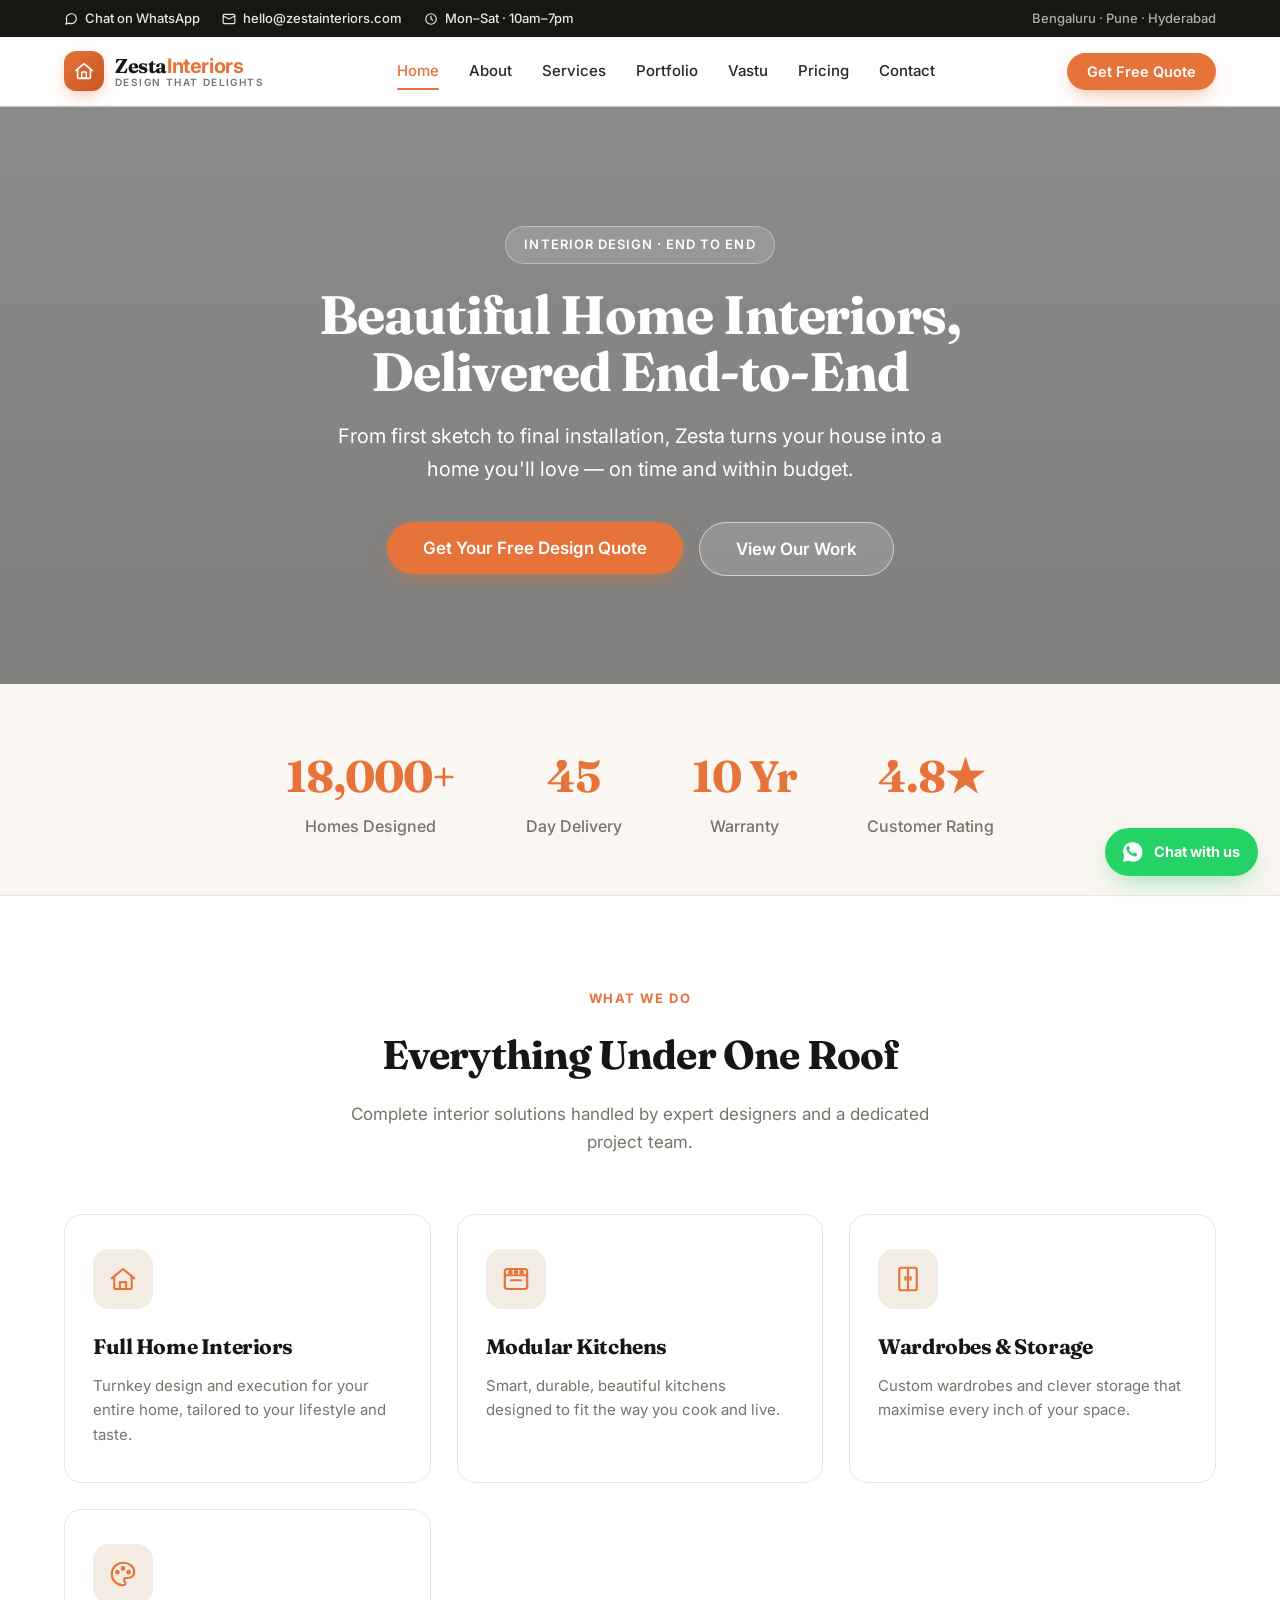
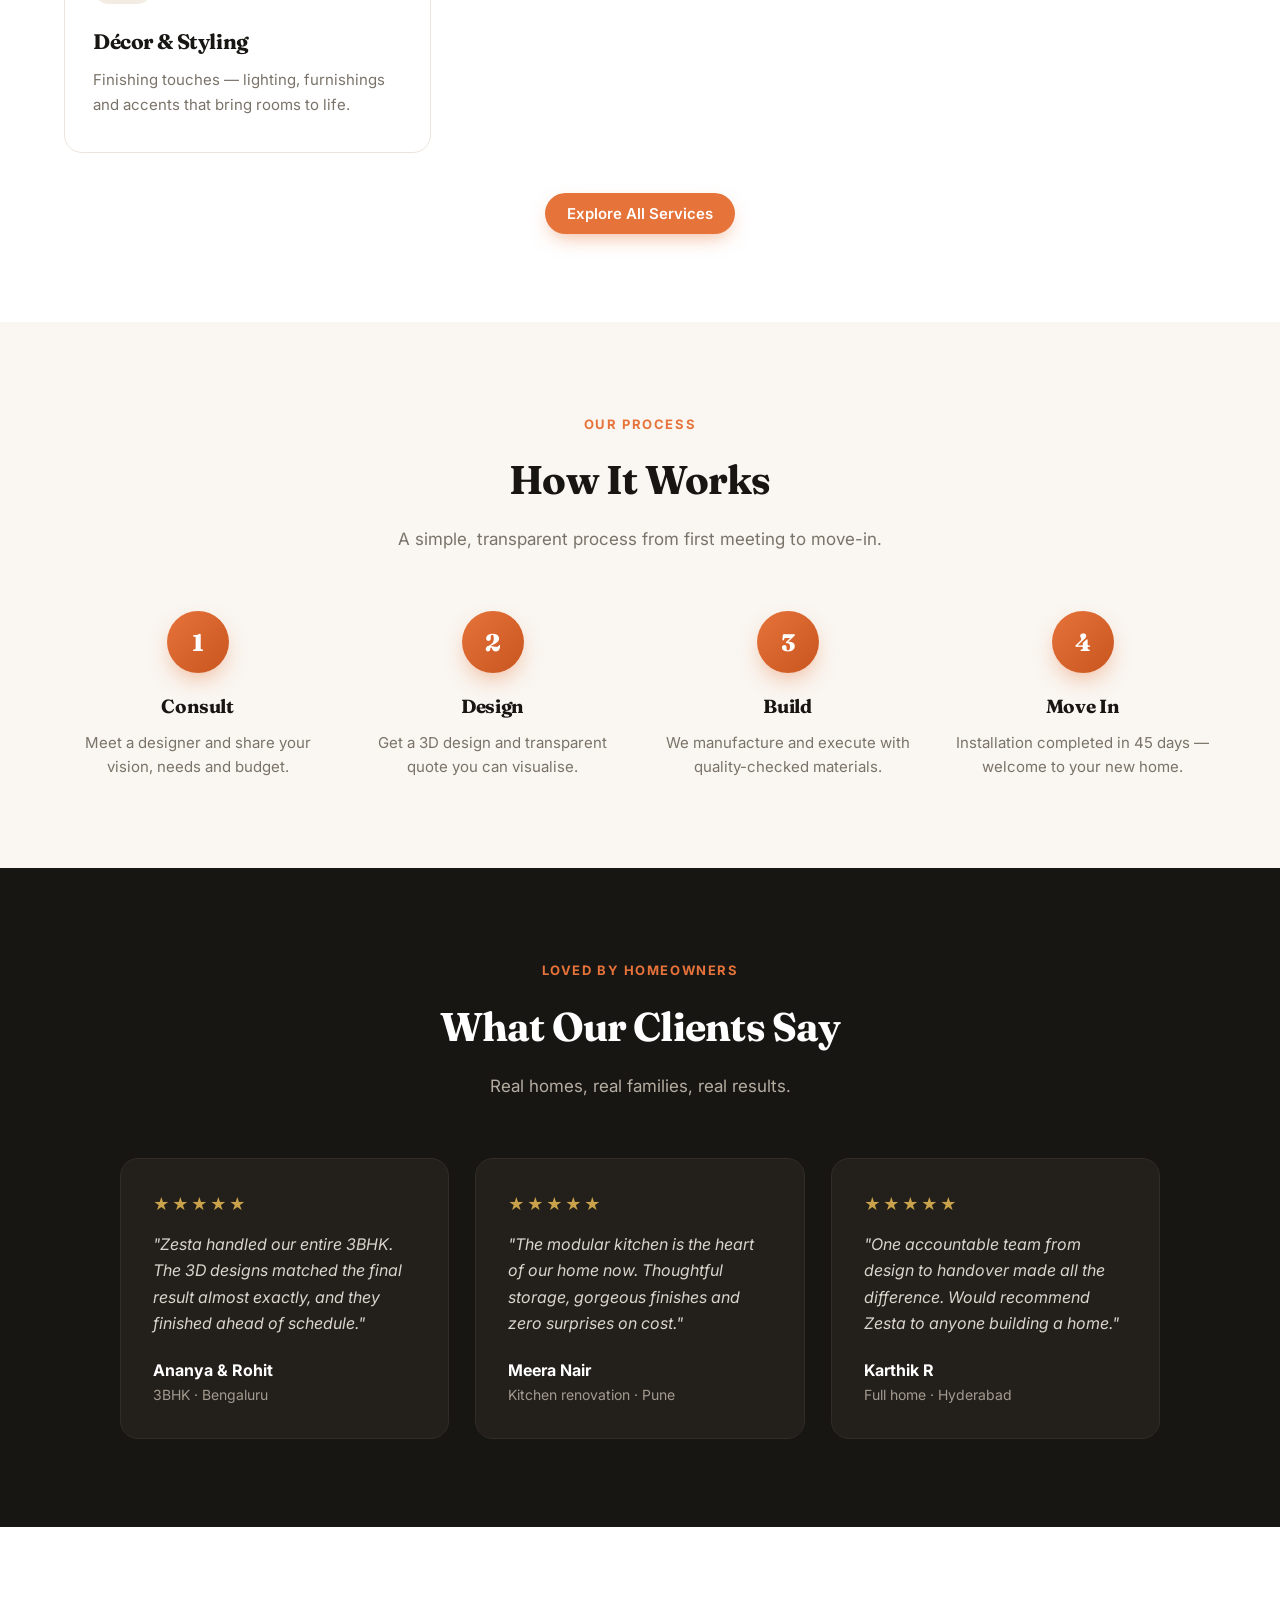
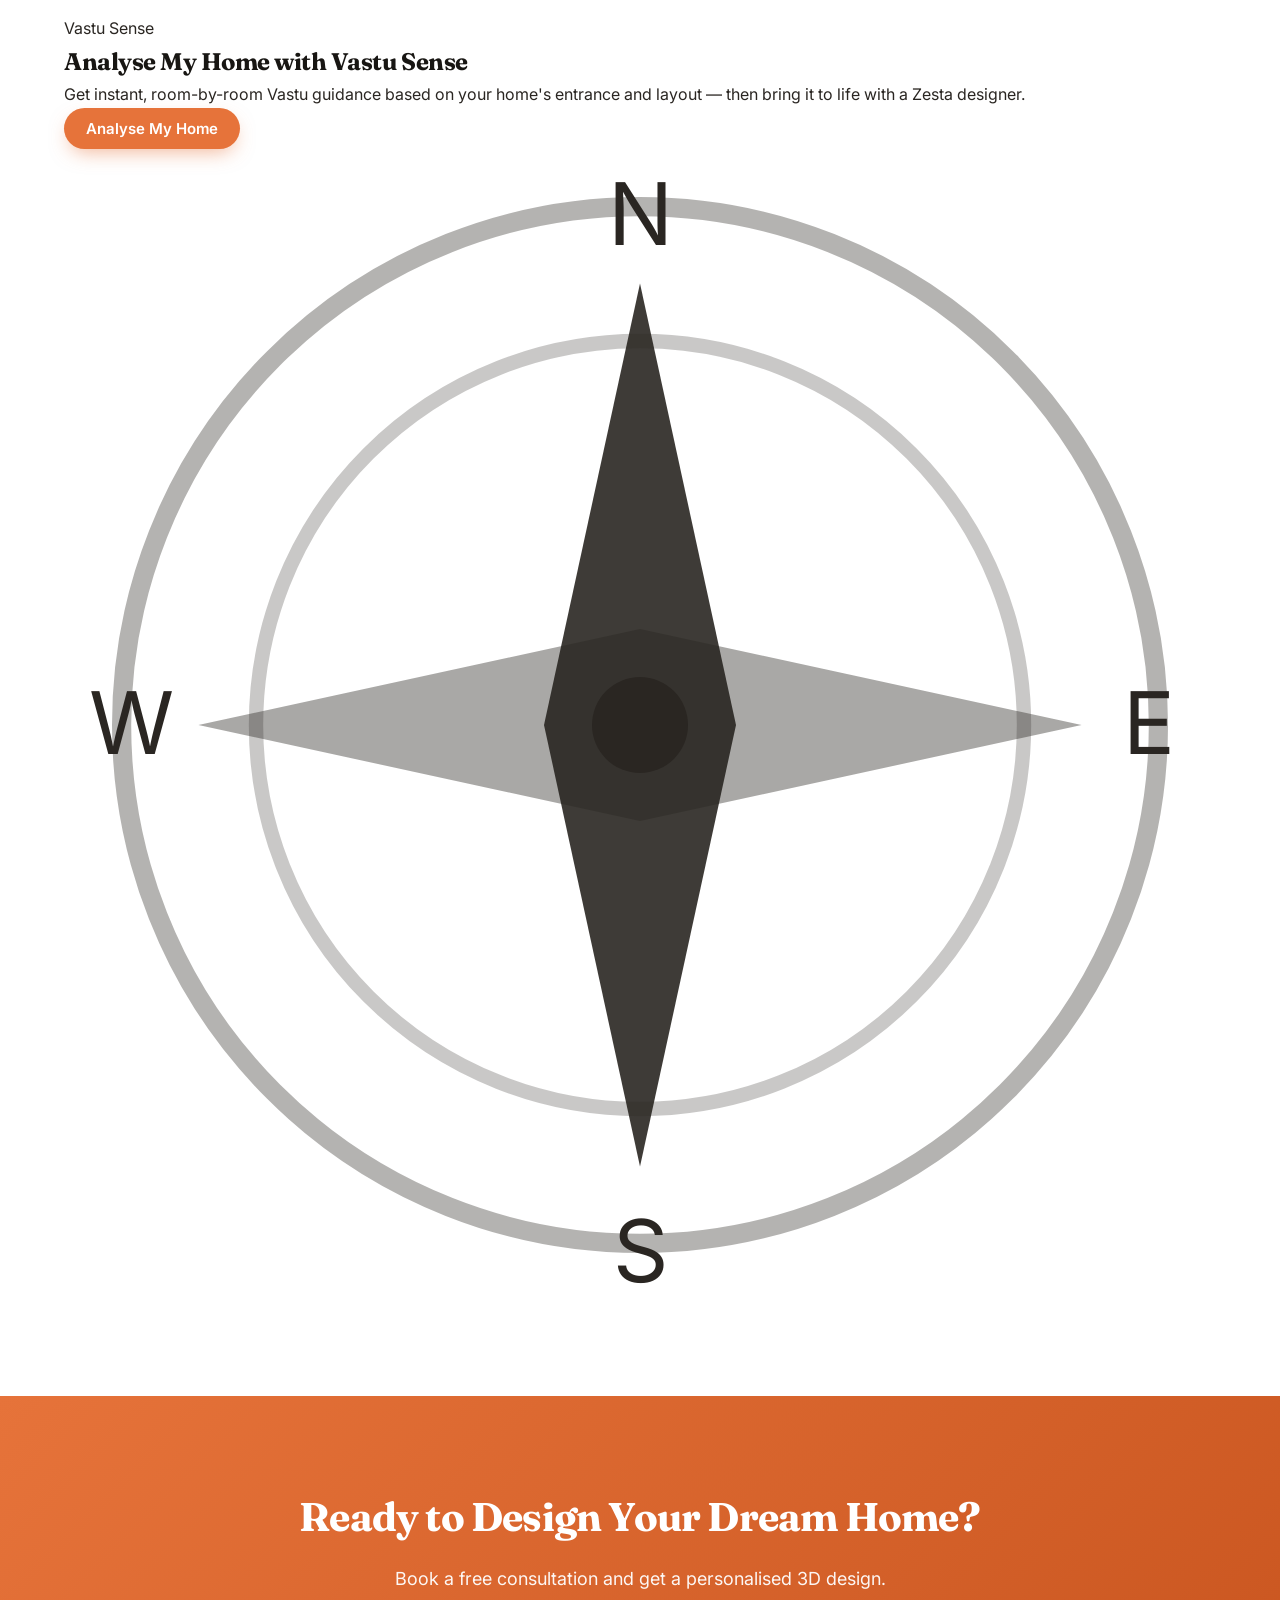
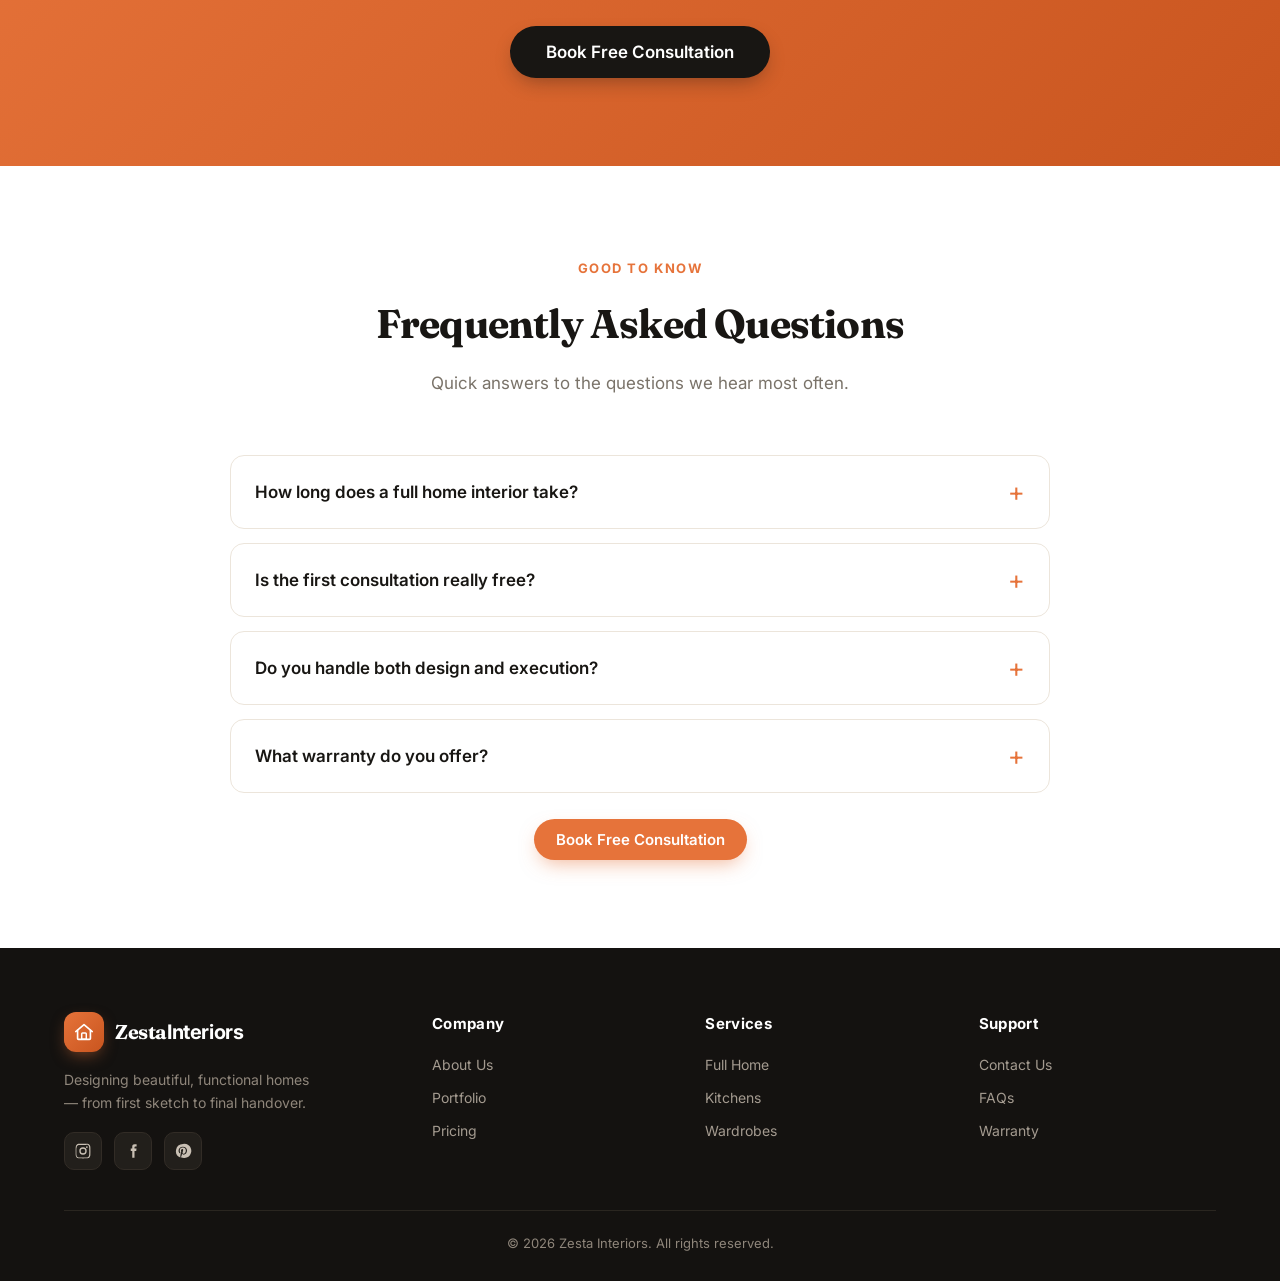
==== commit 40df44d2: "Add Vastu promotion section to index.html Added a new section for Vastu promotion with guidance and " ====
--- a/index.html
+++ b/index.html
@@ -19,6 +19,7 @@
       <a href="about.html">About</a>
       <a href="services.html">Services</a>
       <a href="portfolio.html">Portfolio</a>
+      <a href="vastu.html">Vastu</a>
       <a href="pricing.html">Pricing</a>
       <a href="contact.html">Contact</a>
       <span class="mobile-cta"><a href="contact.html"><button class="btn">Free Consultation</button></a></span>
@@ -76,6 +77,31 @@
     </div>
   </div>
 </section>
+<section class="vastu-promo">
+  <div class="container">
+    <div class="vp-inner">
+      <div class="vp-copy">
+        <span class="eyebrow">Vastu Sense</span>
+        <h2>Analyse My Home with Vastu Sense</h2>
+        <p>Get instant, room-by-room Vastu guidance based on your home's entrance and layout — then bring it to life with a Zesta designer.</p>
+        <a href="vastu.html"><button class="btn">Analyse My Home</button></a>
+      </div>
+      <div class="vp-compass" aria-hidden="true">
+        <svg viewBox="0 0 120 120" fill="none" xmlns="http://www.w3.org/2000/svg">
+          <circle cx="60" cy="60" r="54" stroke="currentColor" stroke-width="2" opacity=".35"/>
+          <circle cx="60" cy="60" r="40" stroke="currentColor" stroke-width="1.5" opacity=".25"/>
+          <path d="M60 14 L70 60 L60 106 L50 60 Z" fill="currentColor" opacity=".9"/>
+          <path d="M14 60 L60 50 L106 60 L60 70 Z" fill="currentColor" opacity=".4"/>
+          <circle cx="60" cy="60" r="5" fill="currentColor"/>
+          <text x="60" y="10" text-anchor="middle" font-size="9" fill="currentColor">N</text>
+          <text x="60" y="118" text-anchor="middle" font-size="9" fill="currentColor">S</text>
+          <text x="113" y="63" text-anchor="middle" font-size="9" fill="currentColor">E</text>
+          <text x="7" y="63" text-anchor="middle" font-size="9" fill="currentColor">W</text>
+        </svg>
+      </div>
+    </div>
+  </div>
+</section>
 <section class="cta">
   <div class="container">
     <h2>Ready to Design Your Dream Home?</h2>
--- a/style.css
+++ b/style.css
@@ -271,3 +271,35 @@
 .header-cta:hover{color:#fff;transform:translateY(-2px);box-shadow:0 12px 26px -6px rgba(230,115,58,.6);}
 .header-cta:after{display:none;}
 @media(max-width:768px){ .header-cta{display:none;} }
+
+
+/* ---------- TOP UTILITY BAR — icon sizing & no-wrap fix ---------- */
+.topbar a,.topbar span{white-space:nowrap;}
+.topbar svg{width:14px;height:14px;flex:none;}
+
+
+/* ---------- VASTU SENSE TOOL ---------- */
+.vastu-tool{display:grid;grid-template-columns:340px 1fr;gap:32px;align-items:start;background:linear-gradient(180deg,#fff,var(--bg));border:1px solid var(--line);border-radius:var(--radius);padding:32px;box-shadow:var(--shadow);}
+.vastu-form{display:flex;flex-direction:column;gap:18px;}
+.vfield{display:flex;flex-direction:column;gap:7px;}
+.vfield label{font-weight:600;font-size:14px;color:var(--dark);}
+.vfield select{padding:12px 14px;border:1px solid var(--line);border-radius:12px;font-size:15px;background:#fff;color:var(--ink);cursor:pointer;}
+.vfield select:focus{outline:none;border-color:var(--brand);box-shadow:0 0 0 3px rgba(230,115,58,.15);}
+.vastu-form .btn{margin-top:6px;}
+.vastu-result{min-height:120px;}
+.vastu-result .v-empty{color:var(--gray);padding:20px;border:1px dashed var(--line);border-radius:12px;text-align:center;}
+.v-head{border-bottom:1px solid var(--line);padding-bottom:14px;margin-bottom:14px;}
+.v-badge{display:inline-block;background:var(--soft);color:var(--brand-dark);font-weight:700;font-size:12px;letter-spacing:.04em;text-transform:uppercase;padding:5px 12px;border-radius:999px;margin-bottom:10px;}
+.v-head h3{font-family:'Fraunces',serif;font-size:26px;color:var(--dark);}
+.v-el{color:var(--gray);font-size:14px;margin-top:4px;}
+.v-note-in{color:var(--ink);margin-bottom:16px;}
+.vastu-result h4{font-size:15px;font-weight:700;color:var(--dark);margin-bottom:8px;}
+.v-tips{list-style:none;display:flex;flex-direction:column;gap:9px;margin-bottom:18px;}
+.v-tips li{position:relative;padding-left:26px;color:var(--ink);line-height:1.55;}
+.v-tips li:before{content:"";position:absolute;left:0;top:7px;width:12px;height:12px;border-radius:50%;background:linear-gradient(135deg,var(--brand),var(--brand-dark));}
+.v-focus{background:var(--soft);border-radius:12px;padding:14px 16px;color:var(--dark);font-size:14.5px;line-height:1.55;}
+.v-cta{margin-top:18px;}
+.v-note{text-align:center;color:var(--gray);font-size:13px;margin-top:22px;max-width:680px;margin-left:auto;margin-right:auto;}
+@media(max-width:768px){
+  .vastu-tool{grid-template-columns:1fr;padding:22px;gap:24px;}
+}
